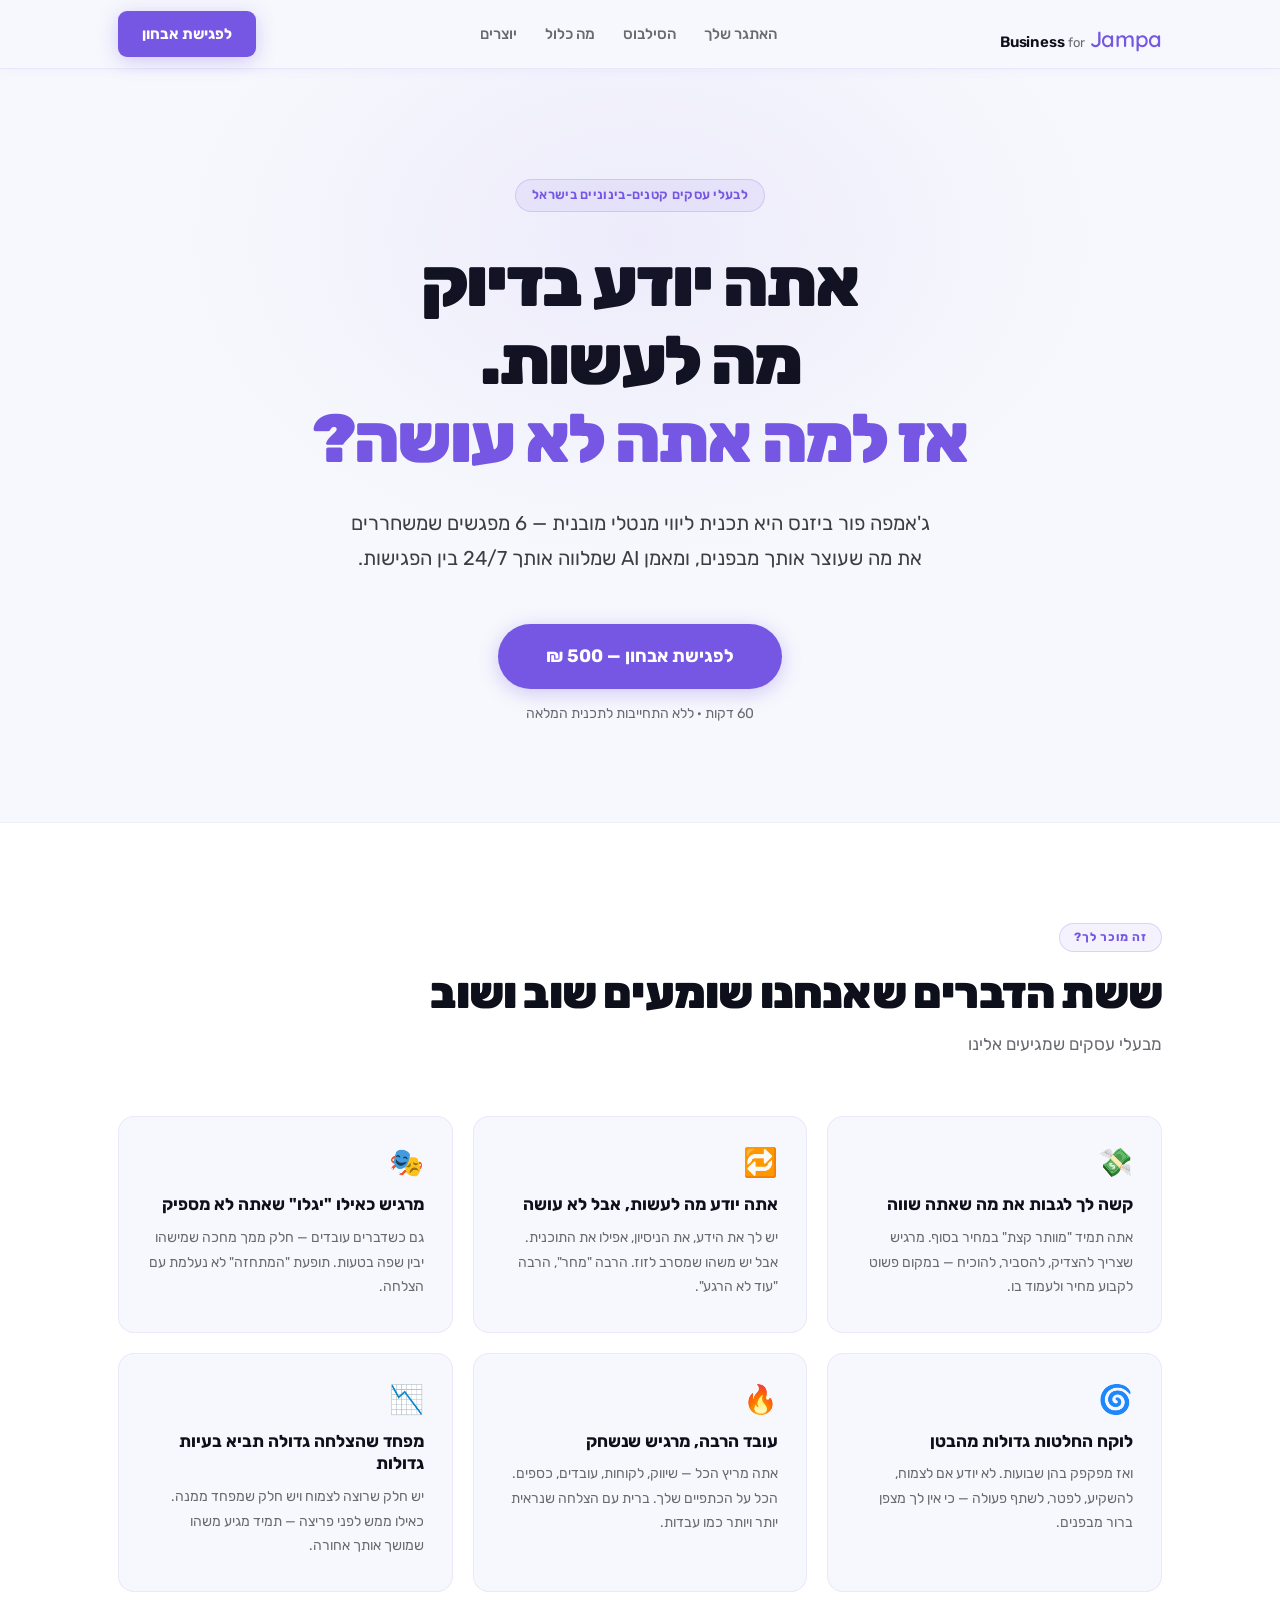
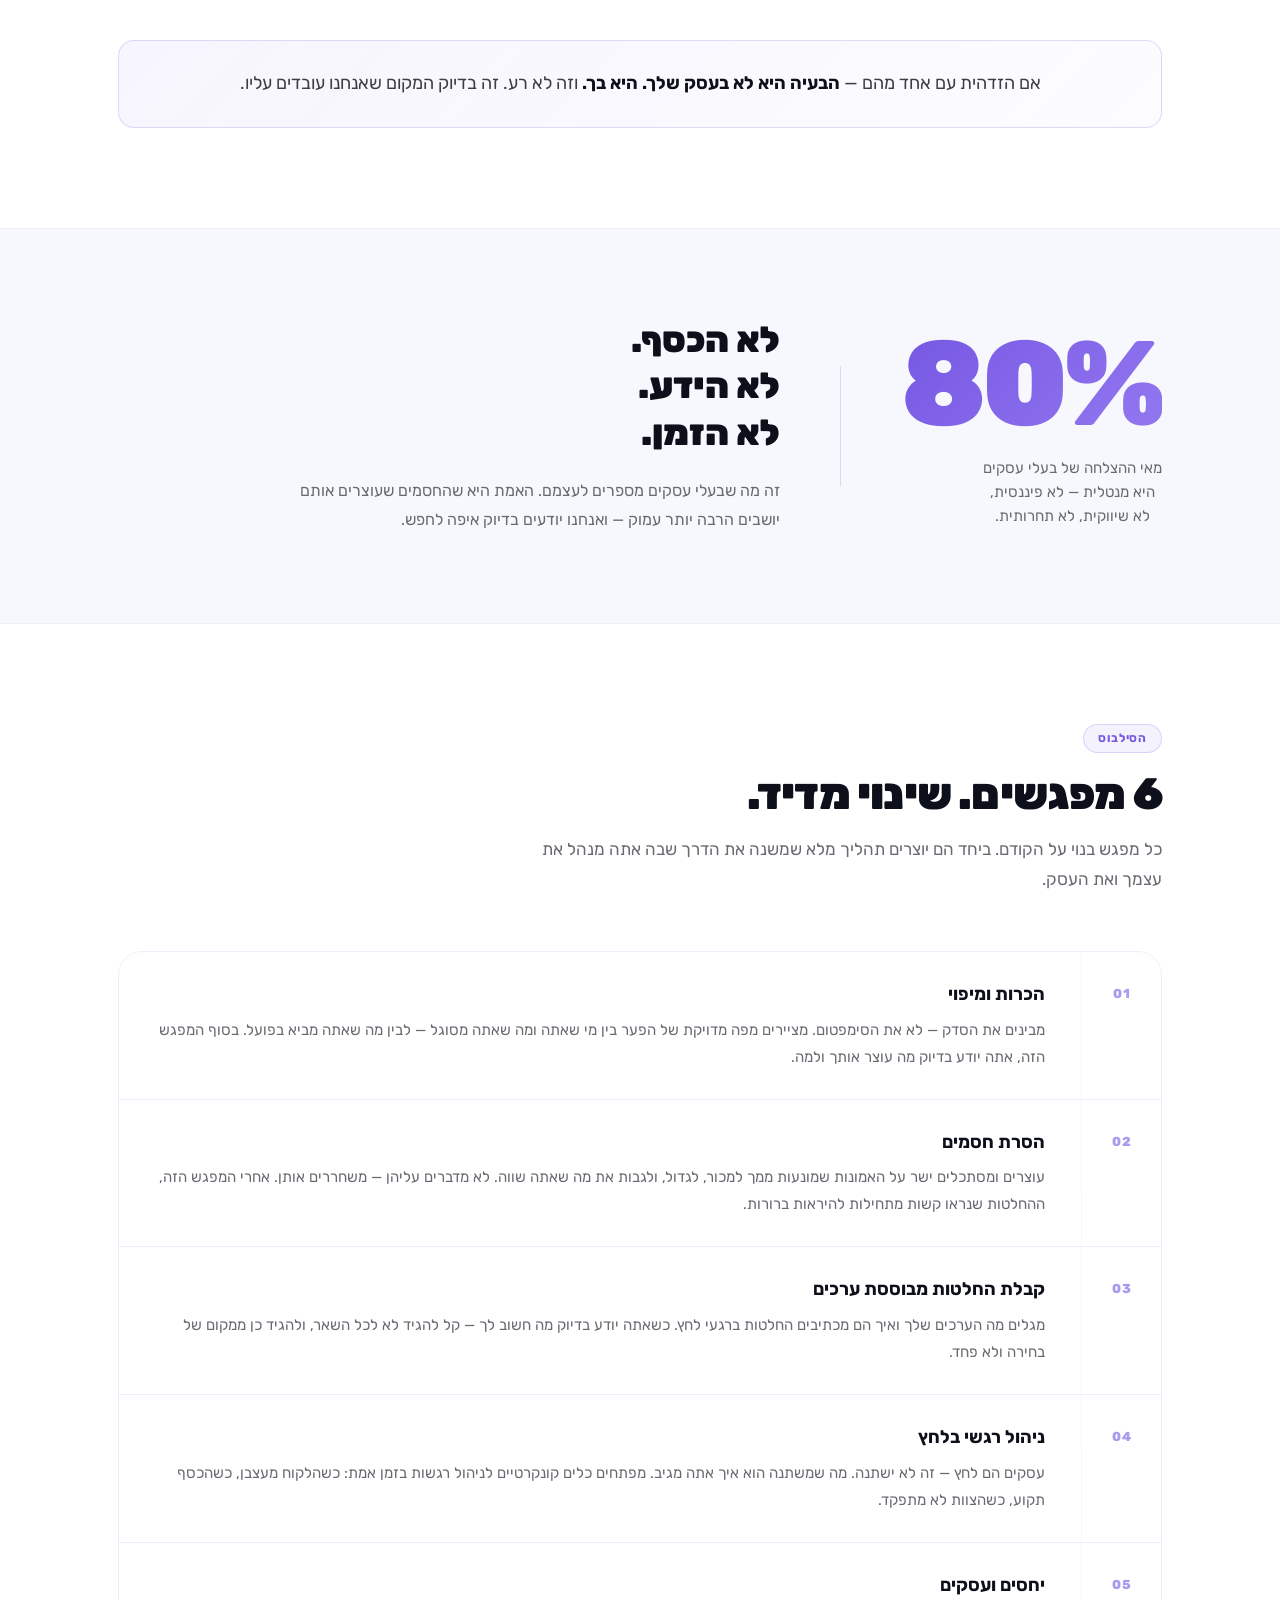
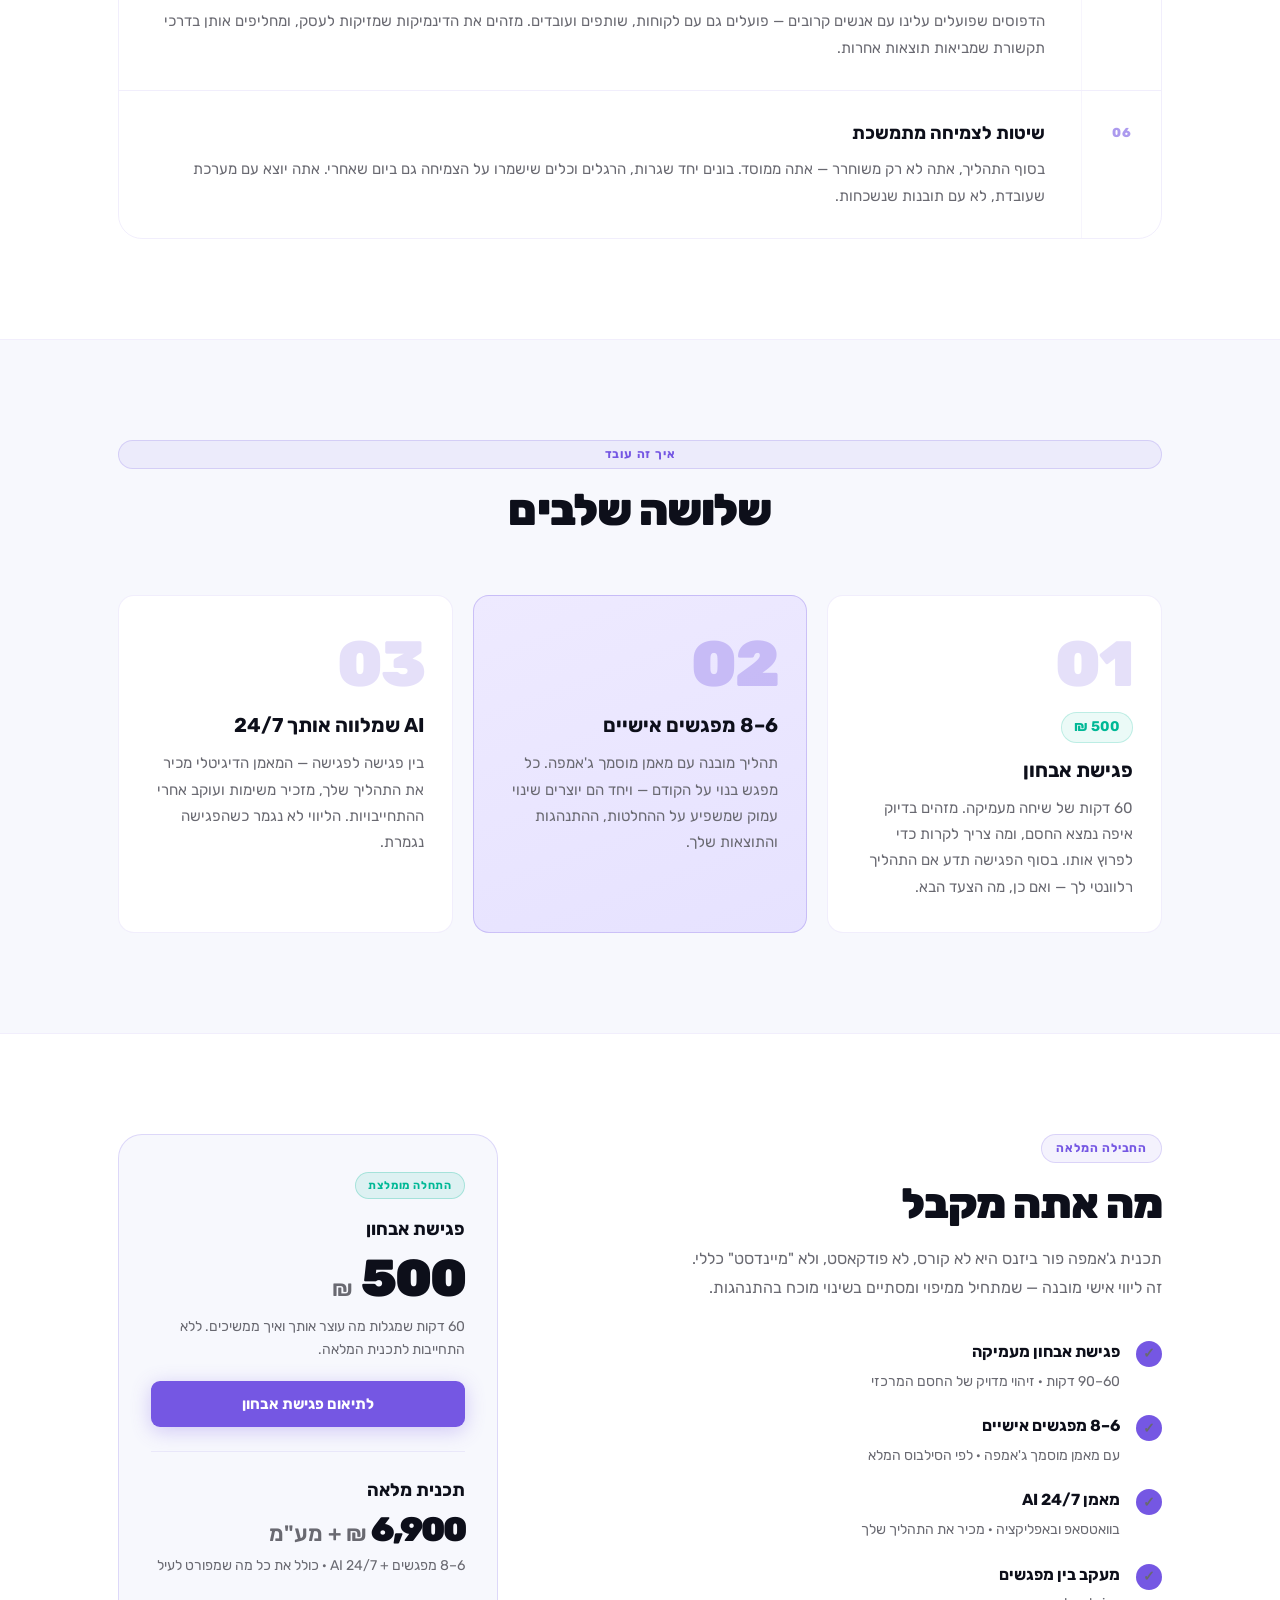
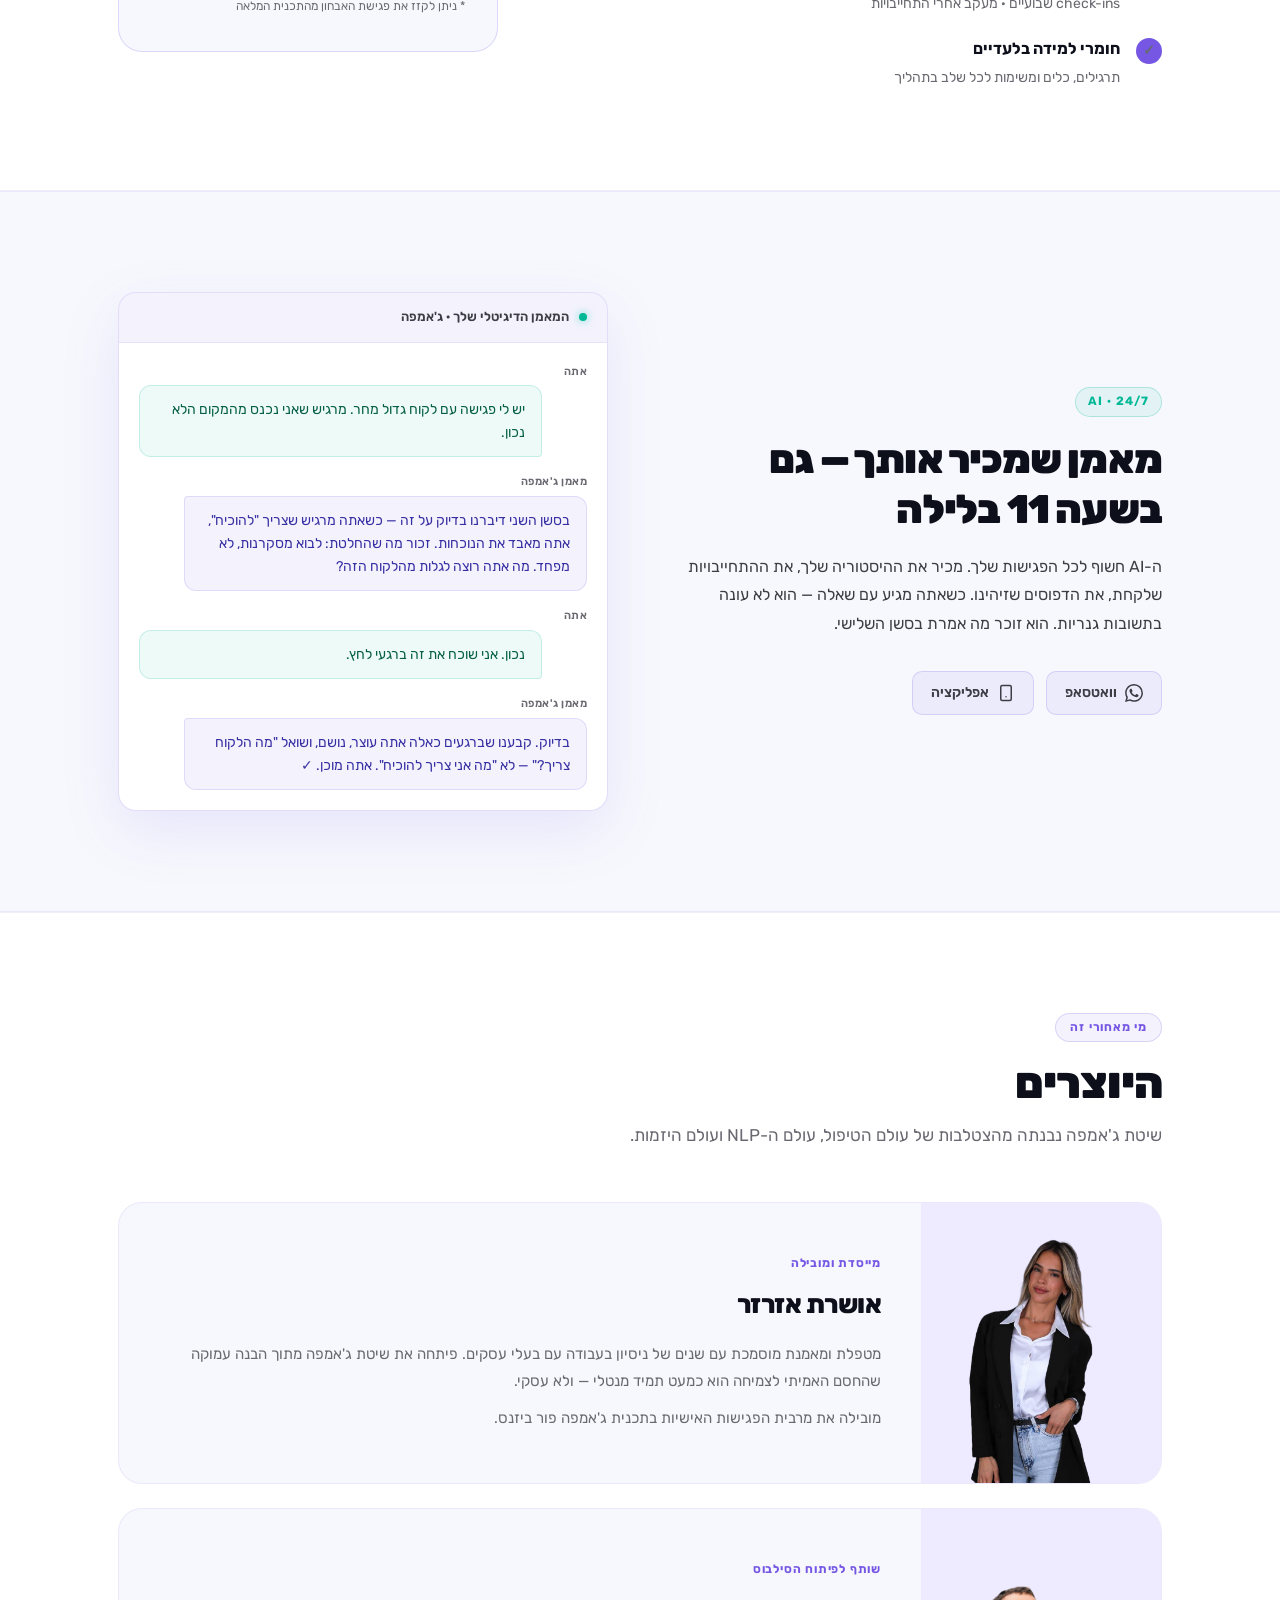
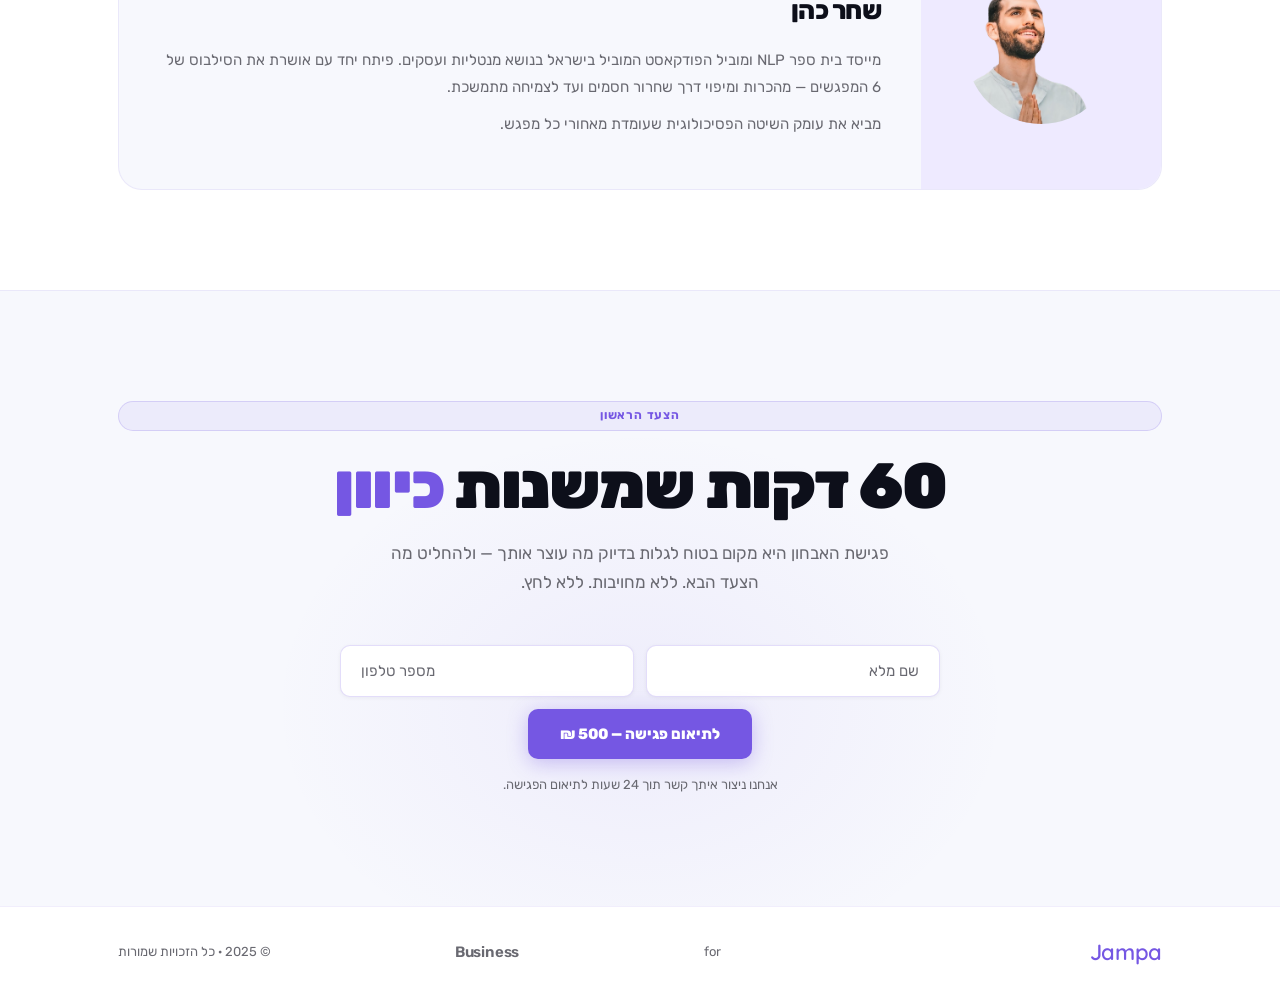
==== jampa-business/index.html @ e4d1b623 "Phase 1: Unify project structure - Move jampa-business page from external folder into /jampa-busines" ====
<!DOCTYPE html>
<html dir="rtl" lang="he">
<head>
  <meta charset="UTF-8">
  <meta name="viewport" content="width=device-width, initial-scale=1.0">
  <title>ג'אמפה פור ביזנס — ליווי מנטלי לבעלי עסקים</title>
  <link href="https://fonts.googleapis.com/css2?family=Rubik:wght@300;400;500;600;700;800;900&family=Quicksand:wght@500;600;700&display=swap" rel="stylesheet">
  <link rel="stylesheet" href="style.css">
</head>
<body>

  <!-- ══════════════════════════════════════════
       HEADER
  ══════════════════════════════════════════ -->
  <header class="header" id="top">
    <div class="container">
      <div class="header-inner">
        <a href="#top" class="logo">
          <span class="logo-jampa">Jampa</span>
          <img class="logo-icon" src="https://www.figma.com/api/mcp/asset/cc0c0e17-916c-43cf-83fc-dc9035c4dd78" alt="" aria-hidden="true" />
          <span class="logo-for"> for </span><span class="logo-biz">Business</span>
        </a>
        <nav class="nav">
          <a href="#pain">האתגר שלך</a>
          <a href="#syllabus">הסילבוס</a>
          <a href="#package">מה כלול</a>
          <a href="#creators">יוצרים</a>
        </nav>
        <a href="#contact" class="btn btn-primary">לפגישת אבחון</a>
      </div>
    </div>
  </header>

  <!-- ══════════════════════════════════════════
       HERO
  ══════════════════════════════════════════ -->
  <section class="hero" id="hero">
    <div class="container">
      <span class="hero-label">לבעלי עסקים קטנים-בינוניים בישראל</span>
      <h1>אתה יודע בדיוק<br>מה לעשות.<br><span class="accent-purple">אז למה אתה לא עושה?</span></h1>
      <p class="subtitle">ג'אמפה פור ביזנס היא תכנית ליווי מנטלי מובנית — 6 מפגשים שמשחררים את מה שעוצר אותך מבפנים, ומאמן AI שמלווה אותך 24/7 בין הפגישות.</p>
      <div class="cta-area">
        <a href="#contact" class="btn btn-primary btn-large">לפגישת אבחון — 500 ₪</a>
        <p class="cta-note">60 דקות · ללא התחייבות לתכנית המלאה</p>
      </div>
    </div>
  </section>

  <!-- ══════════════════════════════════════════
       PAIN POINTS — זיהוי
  ══════════════════════════════════════════ -->
  <section class="pain" id="pain">
    <div class="container">
      <div class="pain-header">
        <span class="section-label">זה מוכר לך?</span>
        <h2 class="section-title">ששת הדברים שאנחנו שומעים שוב ושוב</h2>
        <p class="section-subtitle">מבעלי עסקים שמגיעים אלינו</p>
      </div>

      <div class="pain-grid">

        <div class="pain-card">
          <span class="pain-icon">💸</span>
          <h3>קשה לך לגבות את מה שאתה שווה</h3>
          <p>אתה תמיד "מוותר קצת" במחיר בסוף. מרגיש שצריך להצדיק, להסביר, להוכיח — במקום פשוט לקבוע מחיר ולעמוד בו.</p>
        </div>

        <div class="pain-card">
          <span class="pain-icon">🔁</span>
          <h3>אתה יודע מה לעשות, אבל לא עושה</h3>
          <p>יש לך את הידע, את הניסיון, אפילו את התוכנית. אבל יש משהו שמסרב לזוז. הרבה "מחר", הרבה "עוד לא הרגע".</p>
        </div>

        <div class="pain-card">
          <span class="pain-icon">🎭</span>
          <h3>מרגיש כאילו "יגלו" שאתה לא מספיק</h3>
          <p>גם כשדברים עובדים — חלק ממך מחכה שמישהו יבין שפה בטעות. תופעת "המתחזה" לא נעלמת עם הצלחה.</p>
        </div>

        <div class="pain-card">
          <span class="pain-icon">🌀</span>
          <h3>לוקח החלטות גדולות מהבטן</h3>
          <p>ואז מפקפק בהן שבועות. לא יודע אם לצמוח, להשקיע, לפטר, לשתף פעולה — כי אין לך מצפן ברור מבפנים.</p>
        </div>

        <div class="pain-card">
          <span class="pain-icon">🔥</span>
          <h3>עובד הרבה, מרגיש שנשחק</h3>
          <p>אתה מריץ הכל — שיווק, לקוחות, עובדים, כספים. הכל על הכתפיים שלך. ברית עם הצלחה שנראית יותר ויותר כמו עבדות.</p>
        </div>

        <div class="pain-card">
          <span class="pain-icon">📉</span>
          <h3>מפחד שהצלחה גדולה תביא בעיות גדולות</h3>
          <p>יש חלק שרוצה לצמוח ויש חלק שמפחד ממנה. כאילו ממש לפני פריצה — תמיד מגיע משהו שמושך אותך אחורה.</p>
        </div>

      </div>

      <div class="pain-footer">
        <p class="pain-conclusion">אם הזדהית עם אחד מהם — <strong>הבעיה היא לא בעסק שלך. היא בך.</strong> וזה לא רע. זה בדיוק המקום שאנחנו עובדים עליו.</p>
      </div>
    </div>
  </section>

  <!-- ══════════════════════════════════════════
       PROOF
  ══════════════════════════════════════════ -->
  <section class="proof" id="proof">
    <div class="container">
      <div class="proof-inner">
        <div class="proof-block">
          <span class="proof-big">80%</span>
          <p>מאי ההצלחה של בעלי עסקים היא מנטלית — לא פיננסית, לא שיווקית, לא תחרותית.</p>
        </div>
        <div class="proof-divider-v"></div>
        <div class="proof-text">
          <p class="proof-line">לא הכסף.<br>לא הידע.<br>לא הזמן.</p>
          <p class="proof-sub">זה מה שבעלי עסקים מספרים לעצמם. האמת היא שהחסמים שעוצרים אותם יושבים הרבה יותר עמוק — ואנחנו יודעים בדיוק איפה לחפש.</p>
        </div>
      </div>
    </div>
  </section>

  <!-- ══════════════════════════════════════════
       SYLLABUS — 6 מפגשים
  ══════════════════════════════════════════ -->
  <section class="syllabus" id="syllabus">
    <div class="container">
      <span class="section-label">הסילבוס</span>
      <h2 class="section-title">6 מפגשים. שינוי מדיד.</h2>
      <p class="section-subtitle">כל מפגש בנוי על הקודם. ביחד הם יוצרים תהליך מלא שמשנה את הדרך שבה אתה מנהל את עצמך ואת העסק.</p>

      <div class="modules-list">

        <div class="module">
          <div class="module-num">01</div>
          <div class="module-content">
            <h3>הכרות ומיפוי</h3>
            <p>מבינים את הסדק — לא את הסימפטום. מציירים מפה מדויקת של הפער בין מי שאתה ומה שאתה מסוגל — לבין מה שאתה מביא בפועל. בסוף המפגש הזה, אתה יודע בדיוק מה עוצר אותך ולמה.</p>
          </div>
        </div>

        <div class="module">
          <div class="module-num">02</div>
          <div class="module-content">
            <h3>הסרת חסמים</h3>
            <p>עוצרים ומסתכלים ישר על האמונות שמונעות ממך למכור, לגדול, ולגבות את מה שאתה שווה. לא מדברים עליהן — משחררים אותן. אחרי המפגש הזה, ההחלטות שנראו קשות מתחילות להיראות ברורות.</p>
          </div>
        </div>

        <div class="module">
          <div class="module-num">03</div>
          <div class="module-content">
            <h3>קבלת החלטות מבוססת ערכים</h3>
            <p>מגלים מה הערכים שלך ואיך הם מכתיבים החלטות ברגעי לחץ. כשאתה יודע בדיוק מה חשוב לך — קל להגיד לא לכל השאר, ולהגיד כן ממקום של בחירה ולא פחד.</p>
          </div>
        </div>

        <div class="module">
          <div class="module-num">04</div>
          <div class="module-content">
            <h3>ניהול רגשי בלחץ</h3>
            <p>עסקים הם לחץ — זה לא ישתנה. מה שמשתנה הוא איך אתה מגיב. מפתחים כלים קונקרטיים לניהול רגשות בזמן אמת: כשהלקוח מעצבן, כשהכסף תקוע, כשהצוות לא מתפקד.</p>
          </div>
        </div>

        <div class="module">
          <div class="module-num">05</div>
          <div class="module-content">
            <h3>יחסים ועסקים</h3>
            <p>הדפוסים שפועלים עלינו עם אנשים קרובים — פועלים גם עם לקוחות, שותפים ועובדים. מזהים את הדינמיקות שמזיקות לעסק, ומחליפים אותן בדרכי תקשורת שמביאות תוצאות אחרות.</p>
          </div>
        </div>

        <div class="module">
          <div class="module-num">06</div>
          <div class="module-content">
            <h3>שיטות לצמיחה מתמשכת</h3>
            <p>בסוף התהליך, אתה לא רק משוחרר — אתה ממוסד. בונים יחד שגרות, הרגלים וכלים שישמרו על הצמיחה גם ביום שאחרי. אתה יוצא עם מערכת שעובדת, לא עם תובנות שנשכחות.</p>
          </div>
        </div>

      </div>
    </div>
  </section>

  <!-- ══════════════════════════════════════════
       HOW IT WORKS
  ══════════════════════════════════════════ -->
  <section class="steps" id="steps">
    <div class="container">
      <span class="section-label">איך זה עובד</span>
      <h2 class="section-title">שלושה שלבים</h2>
      <div class="steps-grid">

        <div class="step">
          <span class="step-num">01</span>
          <span class="step-price">500 ₪</span>
          <h3>פגישת אבחון</h3>
          <p>60 דקות של שיחה מעמיקה. מזהים בדיוק איפה נמצא החסם, ומה צריך לקרות כדי לפרוץ אותו. בסוף הפגישה תדע אם התהליך רלוונטי לך — ואם כן, מה הצעד הבא.</p>
        </div>

        <div class="step step-accent">
          <span class="step-num">02</span>
          <h3>6–8 מפגשים אישיים</h3>
          <p>תהליך מובנה עם מאמן מוסמך ג'אמפה. כל מפגש בנוי על הקודם — ויחד הם יוצרים שינוי עמוק שמשפיע על ההחלטות, ההתנהגות והתוצאות שלך.</p>
        </div>

        <div class="step">
          <span class="step-num">03</span>
          <h3>AI שמלווה אותך 24/7</h3>
          <p>בין פגישה לפגישה — המאמן הדיגיטלי מכיר את התהליך שלך, מזכיר משימות ועוקב אחרי ההתחייבויות. הליווי לא נגמר כשהפגישה נגמרת.</p>
        </div>

      </div>
    </div>
  </section>

  <!-- ══════════════════════════════════════════
       PACKAGE — מה כלול
  ══════════════════════════════════════════ -->
  <section class="package" id="package">
    <div class="container">
      <div class="package-inner">

        <div class="package-left">
          <span class="section-label">החבילה המלאה</span>
          <h2>מה אתה מקבל</h2>
          <p>תכנית ג'אמפה פור ביזנס היא לא קורס, לא פודקאסט, ולא "מיינדסט" כללי. זה ליווי אישי מובנה — שמתחיל ממיפוי ומסתיים בשינוי מוכח בהתנהגות.</p>

          <ul class="includes-list">
            <li>
              <span class="check">✓</span>
              <div>
                <strong>פגישת אבחון מעמיקה</strong>
                <span>60–90 דקות · זיהוי מדויק של החסם המרכזי</span>
              </div>
            </li>
            <li>
              <span class="check">✓</span>
              <div>
                <strong>6–8 מפגשים אישיים</strong>
                <span>עם מאמן מוסמך ג'אמפה · לפי הסילבוס המלא</span>
              </div>
            </li>
            <li>
              <span class="check">✓</span>
              <div>
                <strong>מאמן AI 24/7</strong>
                <span>בוואטסאפ ובאפליקציה · מכיר את התהליך שלך</span>
              </div>
            </li>
            <li>
              <span class="check">✓</span>
              <div>
                <strong>מעקב בין מפגשים</strong>
                <span>check-ins שבועיים · מעקב אחרי התחייבויות</span>
              </div>
            </li>
            <li>
              <span class="check">✓</span>
              <div>
                <strong>חומרי למידה בלעדיים</strong>
                <span>תרגילים, כלים ומשימות לכל שלב בתהליך</span>
              </div>
            </li>
          </ul>
        </div>

        <div class="package-right">
          <div class="price-card">
            <div class="price-badge">התחלה מומלצת</div>
            <h3>פגישת אבחון</h3>
            <div class="price-amount">500 <span>₪</span></div>
            <p class="price-desc">60 דקות שמגלות מה עוצר אותך ואיך ממשיכים. ללא התחייבות לתכנית המלאה.</p>
            <a href="#contact" class="btn btn-primary btn-full">לתיאום פגישת אבחון</a>
            <div class="price-divider"></div>
            <h3 class="price-full-title">תכנית מלאה</h3>
            <div class="price-amount price-amount-full">6,900 <span>₪ + מע"מ</span></div>
            <p class="price-desc">6–8 מפגשים + AI 24/7 · כולל את כל מה שמפורט לעיל</p>
            <p class="price-note">* ניתן לקזז את פגישת האבחון מהתכנית המלאה</p>
          </div>
        </div>

      </div>
    </div>
  </section>

  <!-- ══════════════════════════════════════════
       AI SECTION
  ══════════════════════════════════════════ -->
  <section class="ai-section">
    <div class="container">
      <div class="ai-inner">

        <div class="ai-content">
          <span class="label-tag">AI · 24/7</span>
          <h2>מאמן שמכיר אותך — גם בשעה 11 בלילה</h2>
          <p>
            ה-AI חשוף לכל הפגישות שלך. מכיר את ההיסטוריה שלך, את ההתחייבויות שלקחת, את הדפוסים שזיהינו. כשאתה מגיע עם שאלה — הוא לא עונה בתשובות גנריות. הוא זוכר מה אמרת בסשן השלישי.
          </p>
          <div class="channels">
            <div class="channel-badge">
              <svg width="18" height="18" viewBox="0 0 24 24" fill="currentColor" aria-hidden="true">
                <path d="M17.472 14.382c-.297-.149-1.758-.867-2.03-.967-.273-.099-.471-.148-.67.15-.197.297-.767.966-.94 1.164-.173.199-.347.223-.644.075-.297-.15-1.255-.463-2.39-1.475-.883-.788-1.48-1.761-1.653-2.059-.173-.297-.018-.458.13-.606.134-.133.298-.347.446-.52.149-.174.198-.298.298-.497.099-.198.05-.371-.025-.52-.075-.149-.669-1.612-.916-2.207-.242-.579-.487-.5-.669-.51-.173-.008-.371-.01-.57-.01-.198 0-.52.074-.792.372-.272.297-1.04 1.016-1.04 2.479 0 1.462 1.065 2.875 1.213 3.074.149.198 2.096 3.2 5.077 4.487.709.306 1.262.489 1.694.625.712.227 1.36.195 1.871.118.571-.085 1.758-.719 2.006-1.413.248-.694.248-1.289.173-1.413-.074-.124-.272-.198-.57-.347m-5.421 7.403h-.004a9.87 9.87 0 01-5.031-1.378l-.361-.214-3.741.982.998-3.648-.235-.374a9.86 9.86 0 01-1.51-5.26c.001-5.45 4.436-9.884 9.888-9.884 2.64 0 5.122 1.03 6.988 2.898a9.825 9.825 0 012.893 6.994c-.003 5.45-4.437 9.884-9.885 9.884m8.413-18.297A11.815 11.815 0 0012.05 0C5.495 0 .16 5.335.157 11.892c0 2.096.547 4.142 1.588 5.945L.057 24l6.305-1.654a11.882 11.882 0 005.683 1.448h.005c6.554 0 11.89-5.335 11.893-11.893a11.821 11.821 0 00-3.48-8.413z"/>
              </svg>
              וואטסאפ
            </div>
            <div class="channel-badge">
              <svg width="18" height="18" viewBox="0 0 24 24" fill="none" stroke="currentColor" stroke-width="2" stroke-linecap="round" aria-hidden="true">
                <rect x="5" y="2" width="14" height="20" rx="2"/>
                <circle cx="12" cy="17" r="1" fill="currentColor" stroke="none"/>
              </svg>
              אפליקציה
            </div>
          </div>
        </div>

        <div class="ai-visual" role="img" aria-label="דוגמה לשיחה עם המאמן הדיגיטלי">
          <div class="chat-header">
            <div class="chat-dot"></div>
            <span class="chat-name">המאמן הדיגיטלי שלך · ג'אמפה</span>
          </div>
          <div class="chat-messages">
            <div>
              <p class="chat-label">אתה</p>
              <div class="chat-bubble user">יש לי פגישה עם לקוח גדול מחר. מרגיש שאני נכנס מהמקום הלא נכון.</div>
            </div>
            <div>
              <p class="chat-label">מאמן ג'אמפה</p>
              <div class="chat-bubble ai">בסשן השני דיברנו בדיוק על זה — כשאתה מרגיש שצריך "להוכיח", אתה מאבד את הנוכחות. זכור מה שהחלטת: לבוא מסקרנות, לא מפחד. מה אתה רוצה לגלות מהלקוח הזה?</div>
            </div>
            <div>
              <p class="chat-label">אתה</p>
              <div class="chat-bubble user">נכון. אני שוכח את זה ברגעי לחץ.</div>
            </div>
            <div>
              <p class="chat-label">מאמן ג'אמפה</p>
              <div class="chat-bubble ai">בדיוק. קבענו שברגעים כאלה אתה עוצר, נושם, ושואל "מה הלקוח צריך?" — לא "מה אני צריך להוכיח". אתה מוכן. ✓</div>
            </div>
          </div>
        </div>

      </div>
    </div>
  </section>

  <!-- ══════════════════════════════════════════
       CREATORS
  ══════════════════════════════════════════ -->
  <section class="creators" id="creators">
    <div class="container">
      <span class="section-label">מי מאחורי זה</span>
      <h2 class="section-title">היוצרים</h2>
      <p class="section-subtitle">שיטת ג'אמפה נבנתה מהצטלבות של עולם הטיפול, עולם ה-NLP ועולם היזמות.</p>

      <div class="creators-grid">

        <div class="creator-card">
          <div class="creator-photo">
            <img src="../assets/oshrat.png"
                 alt="אושרת אזרזר"
                 onerror="this.style.display='none'; this.parentElement.classList.add('photo-fallback'); this.parentElement.setAttribute('data-initial','א');" />
          </div>
          <div class="creator-info">
            <div class="creator-role">מייסדת ומובילה</div>
            <h3>אושרת אזרזר</h3>
            <p>מטפלת ומאמנת מוסמכת עם שנים של ניסיון בעבודה עם בעלי עסקים. פיתחה את שיטת ג'אמפה מתוך הבנה עמוקה שהחסם האמיתי לצמיחה הוא כמעט תמיד מנטלי — ולא עסקי.</p>
            <p>מובילה את מרבית הפגישות האישיות בתכנית ג'אמפה פור ביזנס.</p>
          </div>
        </div>

        <div class="creator-card">
          <div class="creator-photo creator-photo-circle">
            <img src="../assets/shahar.png"
                 alt="שחר כהן"
                 onerror="this.style.display='none'; this.parentElement.classList.add('photo-fallback'); this.parentElement.setAttribute('data-initial','ש');" />
          </div>
          <div class="creator-info">
            <div class="creator-role">שותף לפיתוח הסילבוס</div>
            <h3>שחר כהן</h3>
            <p>מייסד בית ספר NLP ומוביל הפודקאסט המוביל בישראל בנושא מנטליות ועסקים. פיתח יחד עם אושרת את הסילבוס של 6 המפגשים — מהכרות ומיפוי דרך שחרור חסמים ועד לצמיחה מתמשכת.</p>
            <p>מביא את עומק השיטה הפסיכולוגית שעומדת מאחורי כל מפגש.</p>
          </div>
        </div>

      </div>
    </div>
  </section>

  <!-- ══════════════════════════════════════════
       FINAL CTA
  ══════════════════════════════════════════ -->
  <section class="cta-final" id="contact">
    <div class="container">
      <span class="section-label">הצעד הראשון</span>
      <h2>60 דקות שמשנות <span class="accent-purple">כיוון</span></h2>
      <p class="sub">פגישת האבחון היא מקום בטוח לגלות בדיוק מה עוצר אותך — ולהחליט מה הצעד הבא. ללא מחויבות. ללא לחץ.</p>

      <div class="contact-wrap">
        <form class="contact-form" id="contact-form" onsubmit="return false;">
          <input type="text" name="name" placeholder="שם מלא" autocomplete="name" required>
          <input type="tel" name="phone" placeholder="מספר טלפון" autocomplete="tel" dir="ltr" required>
          <button type="submit">לתיאום פגישה — 500 ₪</button>
        </form>
        <p class="form-note">אנחנו ניצור איתך קשר תוך 24 שעות לתיאום הפגישה.</p>
      </div>
    </div>
  </section>

  <!-- ══════════════════════════════════════════
       FOOTER
  ══════════════════════════════════════════ -->
  <footer class="footer">
    <div class="container">
      <div class="footer-inner">
        <span class="logo-jampa">Jampa</span>
          <img class="logo-icon" src="https://www.figma.com/api/mcp/asset/cc0c0e17-916c-43cf-83fc-dc9035c4dd78" alt="" aria-hidden="true" style="height:22px;width:auto;opacity:0.6;" />
          <span class="logo-for"> for </span><span class="logo-biz" style="color:#696971">Business</span>
        <p>© 2025 · כל הזכויות שמורות</p>
      </div>
    </div>
  </footer>

</body>
</html>
---- jampa-business/style.css ----
/* ============================================
   JAMPA FOR BUSINESS — Landing Page Styles
   ============================================ */

*, *::before, *::after {
  box-sizing: border-box;
  margin: 0;
  padding: 0;
}

:root {
  --bg:            #F7F8FD;
  --bg-card:       #FFFFFF;
  --bg-section:    #EEEAFF;
  --purple:        #7557E3;
  --purple-light:  #9478F0;
  --purple-soft:   rgba(117, 87, 227, 0.08);
  --teal:          #00B896;
  --dark:          #0D0F1A;
  --gray:          #696971;
  --gray-mid:      #3D3D45;
  --border:        rgba(117, 87, 227, 0.2);
  --border-soft:   rgba(117, 87, 227, 0.1);
  --font:          'Rubik', sans-serif;
  --radius:        16px;
  --radius-lg:     24px;
}

html { scroll-behavior: smooth; }

body {
  background: var(--bg);
  color: var(--dark);
  font-family: var(--font);
  direction: rtl;
  line-height: 1.6;
  -webkit-font-smoothing: antialiased;
}

.container {
  max-width: 1100px;
  margin: 0 auto;
  padding: 0 28px;
}

/* ── SHARED TYPOGRAPHY ─────────────────────── */
.section-label {
  display: inline-block;
  padding: 4px 14px;
  border-radius: 100px;
  background: var(--purple-soft);
  border: 1px solid var(--border);
  color: var(--purple);
  font-size: 12px;
  font-weight: 700;
  letter-spacing: 0.8px;
  text-transform: uppercase;
  margin-bottom: 16px;
}

.section-title {
  font-size: clamp(28px, 4vw, 44px);
  font-weight: 900;
  letter-spacing: -0.8px;
  line-height: 1.15;
  margin-bottom: 12px;
}

.section-subtitle {
  color: var(--gray);
  font-size: 17px;
  max-width: 640px;
  line-height: 1.75;
}

.accent-purple { color: var(--purple); }

/* ── BUTTONS ─────────────────────────────────── */
.btn {
  display: inline-block;
  padding: 11px 24px;
  border-radius: 9px;
  font-family: var(--font);
  font-weight: 700;
  font-size: 15px;
  text-decoration: none;
  cursor: pointer;
  border: none;
  transition: all 0.2s ease;
  white-space: nowrap;
}

.btn-primary {
  background: var(--purple);
  color: #fff;
  box-shadow: 0 4px 20px rgba(117,87,227,0.3);
}
.btn-primary:hover {
  background: var(--purple-light);
  transform: translateY(-2px);
  box-shadow: 0 8px 28px rgba(117,87,227,0.4);
}

.btn-large {
  padding: 18px 48px;
  font-size: 18px;
  border-radius: 40px;
}

.btn-full {
  display: block;
  text-align: center;
  width: 100%;
}

/* ── HEADER ──────────────────────────────────── */
.header {
  position: sticky;
  top: 0;
  z-index: 100;
  background: rgba(247, 248, 253, 0.94);
  backdrop-filter: blur(16px);
  -webkit-backdrop-filter: blur(16px);
  border-bottom: 1px solid var(--border-soft);
  box-shadow: 0 1px 12px rgba(117,87,227,0.06);
}

.header-inner {
  display: flex;
  align-items: center;
  justify-content: space-between;
  height: 68px;
  gap: 24px;
}

.logo {
  display: flex;
  align-items: baseline;
  gap: 2px;
  text-decoration: none;
  flex-shrink: 0;
  line-height: 1;
}
.logo-jampa {
  font-family: 'Quicksand', sans-serif;
  font-size: 22px;
  font-weight: 600;
  letter-spacing: -0.3px;
  color: var(--purple);
}
.logo-icon {
  height: 28px;
  width: auto;
  display: block;
  flex-shrink: 0;
}
.logo-for {
  font-size: 13px;
  font-weight: 400;
  color: var(--gray);
  margin: 0 1px;
}
.logo-biz {
  font-size: 15px;
  font-weight: 600;
  color: var(--dark);
  letter-spacing: -0.2px;
}

.nav {
  display: flex;
  gap: 28px;
  align-items: center;
}
.nav a {
  color: var(--gray);
  text-decoration: none;
  font-size: 15px;
  font-weight: 500;
  transition: color 0.2s;
}
.nav a:hover { color: var(--dark); }

/* ── HERO ─────────────────────────────────────── */
.hero {
  padding: 110px 0 96px;
  text-align: center;
  position: relative;
  overflow: hidden;
}
.hero::before {
  content: '';
  position: absolute;
  top: -180px;
  left: 50%;
  transform: translateX(-50%);
  width: 1000px;
  height: 700px;
  background: radial-gradient(ellipse at center, rgba(117,87,227,0.08) 0%, transparent 65%);
  pointer-events: none;
}

.hero-label {
  display: inline-block;
  padding: 5px 16px;
  border-radius: 100px;
  border: 1px solid var(--border);
  background: var(--purple-soft);
  color: var(--purple);
  font-size: 13px;
  font-weight: 600;
  letter-spacing: 0.3px;
  margin-bottom: 32px;
}

.hero h1 {
  font-size: clamp(38px, 5.5vw, 68px);
  font-weight: 900;
  line-height: 1.15;
  letter-spacing: -2px;
  max-width: 820px;
  margin: 0 auto 28px;
}

.hero .subtitle {
  font-size: clamp(17px, 2vw, 20px);
  color: var(--gray-mid);
  max-width: 600px;
  margin: 0 auto 48px;
  line-height: 1.75;
  font-weight: 400;
}

.cta-area {
  display: flex;
  flex-direction: column;
  align-items: center;
  gap: 14px;
}

.cta-note {
  color: var(--gray);
  font-size: 14px;
}

/* ── PAIN POINTS ──────────────────────────────── */
.pain {
  padding: 100px 0;
  background: var(--bg-card);
  border-top: 1px solid var(--border-soft);
  border-bottom: 1px solid var(--border-soft);
}

.pain-header {
  margin-bottom: 56px;
}

.pain-grid {
  display: grid;
  grid-template-columns: repeat(3, 1fr);
  gap: 20px;
}

.pain-card {
  background: var(--bg);
  border: 1px solid var(--border-soft);
  border-radius: var(--radius);
  padding: 32px 28px;
  transition: border-color 0.2s, transform 0.2s, box-shadow 0.2s;
}
.pain-card:hover {
  border-color: var(--border);
  transform: translateY(-3px);
  box-shadow: 0 12px 32px rgba(117,87,227,0.08);
}

.pain-icon {
  font-size: 28px;
  display: block;
  margin-bottom: 16px;
  line-height: 1;
}

.pain-card h3 {
  font-size: 17px;
  font-weight: 700;
  margin-bottom: 10px;
  line-height: 1.35;
  color: var(--dark);
}

.pain-card p {
  color: var(--gray);
  font-size: 14px;
  line-height: 1.75;
}

.pain-footer {
  margin-top: 48px;
  padding: 28px 36px;
  background: linear-gradient(135deg, rgba(117,87,227,0.06) 0%, rgba(117,87,227,0.02) 100%);
  border: 1px solid var(--border);
  border-radius: var(--radius);
  text-align: center;
}

.pain-conclusion {
  font-size: 18px;
  color: var(--gray-mid);
  line-height: 1.65;
}
.pain-conclusion strong {
  color: var(--dark);
}

/* ── PROOF ────────────────────────────────────── */
.proof {
  padding: 88px 0;
  background: var(--bg);
}

.proof-inner {
  display: grid;
  grid-template-columns: auto 1px 1fr;
  gap: 60px;
  align-items: center;
}

.proof-block {
  text-align: center;
  flex-shrink: 0;
}

.proof-big {
  display: block;
  font-size: clamp(80px, 10vw, 120px);
  font-weight: 900;
  line-height: 1;
  letter-spacing: -4px;
  background: linear-gradient(135deg, var(--purple) 0%, var(--purple-light) 100%);
  -webkit-background-clip: text;
  -webkit-text-fill-color: transparent;
  background-clip: text;
  margin-bottom: 12px;
}

.proof-block p {
  color: var(--gray);
  font-size: 15px;
  max-width: 180px;
  line-height: 1.6;
}

.proof-divider-v {
  background: var(--border);
  height: 120px;
  width: 1px;
}

.proof-text {}

.proof-line {
  font-size: clamp(24px, 3.5vw, 36px);
  font-weight: 900;
  line-height: 1.3;
  margin-bottom: 20px;
  color: var(--dark);
}

.proof-sub {
  color: var(--gray);
  font-size: 16px;
  line-height: 1.8;
  max-width: 500px;
}

/* ── SYLLABUS ─────────────────────────────────── */
.syllabus {
  padding: 100px 0;
  background: var(--bg-card);
  border-top: 1px solid var(--border-soft);
  border-bottom: 1px solid var(--border-soft);
}

.syllabus .section-title,
.syllabus .section-subtitle {
  margin-bottom: 16px;
}

.modules-list {
  margin-top: 56px;
  display: flex;
  flex-direction: column;
  gap: 0;
  border: 1px solid var(--border-soft);
  border-radius: var(--radius-lg);
  overflow: hidden;
}

.module {
  display: grid;
  grid-template-columns: 80px 1fr;
  gap: 0;
  border-bottom: 1px solid var(--border-soft);
  transition: background 0.2s;
}
.module:last-child {
  border-bottom: none;
}
.module:hover {
  background: var(--purple-soft);
}

.module-num {
  display: flex;
  align-items: flex-start;
  justify-content: center;
  padding: 32px 0 32px;
  font-size: 13px;
  font-weight: 800;
  color: var(--purple);
  opacity: 0.6;
  letter-spacing: 1px;
  border-left: 1px solid var(--border-soft);
}

.module-content {
  padding: 28px 36px;
}

.module-content h3 {
  font-size: 18px;
  font-weight: 700;
  margin-bottom: 8px;
  color: var(--dark);
}

.module-content p {
  color: var(--gray);
  font-size: 15px;
  line-height: 1.8;
}

/* ── STEPS ────────────────────────────────────── */
.steps {
  padding: 100px 0;
  background: var(--bg);
}

.steps .section-label,
.steps .section-title {
  text-align: center;
  display: block;
}

.steps .section-title {
  margin-bottom: 60px;
}

.steps-grid {
  display: grid;
  grid-template-columns: repeat(3, 1fr);
  gap: 20px;
}

.step {
  background: var(--bg-card);
  border: 1px solid var(--border-soft);
  border-radius: var(--radius);
  padding: 36px 28px 32px;
  position: relative;
  transition: border-color 0.2s, transform 0.2s;
}
.step:hover {
  border-color: var(--border);
  transform: translateY(-3px);
}

.step-num {
  display: block;
  font-size: 64px;
  font-weight: 900;
  color: var(--purple);
  opacity: 0.18;
  line-height: 1;
  margin-bottom: 16px;
  letter-spacing: -2px;
}

.step h3 {
  font-size: 20px;
  font-weight: 700;
  margin-bottom: 12px;
  line-height: 1.3;
}

.step-price {
  display: inline-block;
  color: var(--teal);
  font-size: 14px;
  font-weight: 700;
  margin-bottom: 14px;
  background: rgba(0,184,150,0.08);
  border: 1px solid rgba(0,184,150,0.2);
  padding: 3px 12px;
  border-radius: 100px;
}

.step p {
  color: var(--gray);
  font-size: 15px;
  line-height: 1.75;
}

.step.step-accent {
  border-color: rgba(117,87,227,0.28);
  background: linear-gradient(160deg, #EEEAFF 0%, #E6E2FF 100%);
}
.step.step-accent .step-num { opacity: 0.3; }

/* ── PACKAGE ──────────────────────────────────── */
.package {
  padding: 100px 0;
  background: var(--bg-card);
  border-top: 1px solid var(--border-soft);
  border-bottom: 1px solid var(--border-soft);
}

.package-inner {
  display: grid;
  grid-template-columns: 1fr 380px;
  gap: 64px;
  align-items: start;
}

.package-left h2 {
  font-size: clamp(28px, 4vw, 42px);
  font-weight: 900;
  letter-spacing: -0.8px;
  margin-bottom: 16px;
  line-height: 1.2;
}

.package-left > p {
  color: var(--gray);
  font-size: 16px;
  line-height: 1.8;
  margin-bottom: 36px;
  max-width: 480px;
}

.includes-list {
  list-style: none;
  display: flex;
  flex-direction: column;
  gap: 20px;
}

.includes-list li {
  display: flex;
  align-items: flex-start;
  gap: 16px;
}

.check {
  flex-shrink: 0;
  width: 26px;
  height: 26px;
  border-radius: 50%;
  background: var(--purple);
  color: #fff;
  font-size: 13px;
  font-weight: 700;
  display: flex;
  align-items: center;
  justify-content: center;
  margin-top: 2px;
}

.includes-list strong {
  display: block;
  font-size: 16px;
  font-weight: 700;
  color: var(--dark);
  margin-bottom: 3px;
}

.includes-list span {
  font-size: 14px;
  color: var(--gray);
  line-height: 1.5;
}

/* Price card */
.price-card {
  background: var(--bg);
  border: 1.5px solid var(--border);
  border-radius: var(--radius-lg);
  padding: 36px 32px;
  position: sticky;
  top: 88px;
}

.price-badge {
  display: inline-block;
  padding: 4px 12px;
  border-radius: 100px;
  background: rgba(0,184,150,0.1);
  border: 1px solid rgba(0,184,150,0.25);
  color: var(--teal);
  font-size: 11px;
  font-weight: 700;
  letter-spacing: 0.8px;
  text-transform: uppercase;
  margin-bottom: 16px;
}

.price-card h3 {
  font-size: 18px;
  font-weight: 700;
  margin-bottom: 8px;
  color: var(--dark);
}

.price-amount {
  font-size: 52px;
  font-weight: 900;
  color: var(--dark);
  letter-spacing: -2px;
  line-height: 1;
  margin-bottom: 12px;
}
.price-amount span {
  font-size: 22px;
  font-weight: 600;
  color: var(--gray);
  letter-spacing: 0;
}

.price-amount-full {
  font-size: 34px;
  margin-bottom: 8px;
}

.price-desc {
  color: var(--gray);
  font-size: 14px;
  line-height: 1.6;
  margin-bottom: 20px;
}

.price-divider {
  height: 1px;
  background: var(--border-soft);
  margin: 24px 0;
}

.price-full-title {
  font-size: 16px;
  margin-bottom: 6px;
}

.price-note {
  font-size: 12px;
  color: var(--gray);
  margin-top: 12px;
  line-height: 1.5;
}

/* ── AI SECTION ───────────────────────────────── */
.ai-section {
  background: var(--bg);
  border-top: 1px solid var(--border-soft);
  border-bottom: 1px solid var(--border-soft);
  padding: 100px 0;
}

.ai-inner {
  display: grid;
  grid-template-columns: 1fr 1fr;
  gap: 64px;
  align-items: center;
}

.label-tag {
  display: inline-block;
  padding: 4px 12px;
  border-radius: 100px;
  background: rgba(0,184,150,0.08);
  border: 1px solid rgba(0,184,150,0.25);
  color: var(--teal);
  font-size: 12px;
  font-weight: 700;
  letter-spacing: 1px;
  text-transform: uppercase;
  margin-bottom: 18px;
}

.ai-content h2 {
  font-size: clamp(26px, 3.2vw, 40px);
  font-weight: 900;
  letter-spacing: -0.8px;
  margin-bottom: 18px;
  line-height: 1.25;
}

.ai-content p {
  color: var(--gray-mid);
  font-size: 16px;
  line-height: 1.8;
  margin-bottom: 32px;
}

.channels {
  display: flex;
  gap: 12px;
  flex-wrap: wrap;
}

.channel-badge {
  display: flex;
  align-items: center;
  gap: 8px;
  padding: 10px 18px;
  border-radius: 10px;
  border: 1px solid var(--border);
  background: var(--purple-soft);
  font-weight: 600;
  font-size: 14px;
  color: var(--gray-mid);
}

/* Chat mockup */
.ai-visual {
  background: var(--bg-card);
  border-radius: 18px;
  border: 1px solid var(--border);
  overflow: hidden;
  box-shadow: 0 20px 60px rgba(117,87,227,0.12);
}

.chat-header {
  display: flex;
  align-items: center;
  gap: 10px;
  padding: 14px 20px;
  border-bottom: 1px solid var(--border-soft);
  background: var(--purple-soft);
}

.chat-dot {
  width: 8px;
  height: 8px;
  border-radius: 50%;
  background: var(--teal);
  box-shadow: 0 0 8px rgba(0,212,170,0.6);
}

.chat-name {
  font-size: 13px;
  font-weight: 600;
  color: var(--gray-mid);
}

.chat-messages {
  padding: 20px;
  display: flex;
  flex-direction: column;
  gap: 16px;
}

.chat-label {
  font-size: 11px;
  font-weight: 600;
  letter-spacing: 0.5px;
  color: var(--gray);
  margin-bottom: 5px;
  text-transform: uppercase;
}

.chat-bubble {
  padding: 12px 16px;
  border-radius: 12px;
  font-size: 14px;
  line-height: 1.65;
  max-width: 90%;
}

.chat-bubble.ai {
  background: rgba(117,87,227,0.08);
  border: 1px solid rgba(117,87,227,0.16);
  color: #3730a3;
  border-radius: 4px 12px 12px 12px;
}

.chat-bubble.user {
  background: rgba(0,184,150,0.07);
  border: 1px solid rgba(0,184,150,0.18);
  color: #065f46;
  margin-right: auto;
  margin-left: 0;
  border-radius: 12px 12px 4px 12px;
}

/* ── CREATORS ─────────────────────────────────── */
.creators {
  padding: 100px 0;
  background: var(--bg-card);
  border-top: 1px solid var(--border-soft);
}

.creators .section-subtitle {
  margin-bottom: 0;
}

.creators-grid {
  display: flex;
  flex-direction: column;
  gap: 24px;
  margin-top: 52px;
}

.creator-card {
  background: var(--bg);
  border: 1px solid var(--border-soft);
  border-radius: var(--radius-lg);
  overflow: hidden;
  display: grid;
  grid-template-columns: 240px 1fr;
  transition: border-color 0.2s;
}
.creator-card:hover {
  border-color: var(--border);
}

.creator-photo {
  background: var(--bg-section);
  overflow: hidden;
  min-height: 280px;
  position: relative;
}
.creator-photo img {
  width: 100%;
  height: 100%;
  object-fit: cover;
  object-position: top center;
  display: block;
}

.creator-photo.creator-photo-circle {
  display: flex;
  align-items: center;
  justify-content: center;
  padding: 32px;
}
.creator-photo.creator-photo-circle img {
  width: 150px;
  height: 150px;
  border-radius: 50%;
  object-fit: cover;
}

/* Fallback if image fails */
.creator-photo.photo-fallback::after {
  content: attr(data-initial);
  position: absolute;
  inset: 0;
  display: flex;
  align-items: center;
  justify-content: center;
  font-size: 72px;
  font-weight: 900;
  color: var(--purple);
  opacity: 0.25;
}

.creator-info {
  padding: 36px 40px;
  display: flex;
  flex-direction: column;
  justify-content: center;
}

.creator-role {
  font-size: 12px;
  font-weight: 700;
  color: var(--purple);
  letter-spacing: 0.8px;
  text-transform: uppercase;
  margin-bottom: 10px;
}

.creator-info h3 {
  font-size: 26px;
  font-weight: 800;
  margin-bottom: 16px;
  color: var(--dark);
  letter-spacing: -0.5px;
}

.creator-info p {
  color: var(--gray);
  font-size: 15px;
  line-height: 1.8;
  margin-bottom: 10px;
}
.creator-info p:last-child {
  margin-bottom: 0;
}

/* ── FINAL CTA ────────────────────────────────── */
.cta-final {
  background: var(--bg);
  border-top: 1px solid var(--border-soft);
  padding: 110px 0;
  text-align: center;
  position: relative;
  overflow: hidden;
}
.cta-final::before {
  content: '';
  position: absolute;
  bottom: -100px;
  left: 50%;
  transform: translateX(-50%);
  width: 800px;
  height: 600px;
  background: radial-gradient(ellipse, rgba(117,87,227,0.07) 0%, transparent 65%);
  pointer-events: none;
}

.cta-final .section-label {
  display: block;
  text-align: center;
  margin-bottom: 20px;
}

.cta-final h2 {
  font-size: clamp(36px, 5.5vw, 64px);
  font-weight: 900;
  letter-spacing: -1.5px;
  margin-bottom: 18px;
  line-height: 1.1;
  position: relative;
}

.cta-final .sub {
  color: var(--gray);
  font-size: 17px;
  margin-bottom: 48px;
  line-height: 1.7;
  max-width: 540px;
  margin-left: auto;
  margin-right: auto;
  position: relative;
}

.contact-wrap {
  position: relative;
}

.contact-form {
  display: flex;
  gap: 12px;
  justify-content: center;
  flex-wrap: wrap;
  max-width: 600px;
  margin: 0 auto;
}

.contact-form input {
  flex: 1;
  min-width: 180px;
  padding: 16px 20px;
  border-radius: 10px;
  background: var(--bg-card);
  border: 1.5px solid var(--border);
  color: var(--dark);
  font-family: var(--font);
  font-size: 15px;
  outline: none;
  transition: border-color 0.2s;
  box-shadow: 0 1px 4px rgba(0,0,0,0.05);
}
.contact-form input::placeholder { color: var(--gray); }
.contact-form input:focus { border-color: var(--purple); }

.contact-form button {
  padding: 16px 32px;
  border-radius: 10px;
  background: var(--purple);
  color: #FFFFFF;
  font-family: var(--font);
  font-size: 15px;
  font-weight: 800;
  border: none;
  cursor: pointer;
  transition: all 0.2s;
  white-space: nowrap;
  box-shadow: 0 4px 20px rgba(117,87,227,0.35);
}
.contact-form button:hover {
  background: var(--purple-light);
  transform: translateY(-2px);
  box-shadow: 0 8px 28px rgba(117,87,227,0.4);
}

.form-note {
  color: var(--gray);
  font-size: 13px;
  margin-top: 16px;
}

/* ── FOOTER ───────────────────────────────────── */
.footer {
  padding: 28px 0;
  border-top: 1px solid var(--border-soft);
  background: var(--bg-card);
}

.footer-inner {
  display: flex;
  align-items: center;
  justify-content: space-between;
}

.footer-inner p {
  color: var(--gray);
  font-size: 13px;
}

.footer-heart {
  font-size: 13px !important;
}

/* ── RESPONSIVE ───────────────────────────────── */
@media (max-width: 900px) {
  .pain-grid {
    grid-template-columns: repeat(2, 1fr);
  }

  .proof-inner {
    grid-template-columns: 1fr;
    text-align: center;
    gap: 32px;
  }
  .proof-divider-v { display: none; }
  .proof-sub { margin: 0 auto; }

  .package-inner {
    grid-template-columns: 1fr;
  }
  .price-card {
    position: static;
  }
}

@media (max-width: 768px) {
  .nav, .header .btn { display: none; }

  .hero { padding: 80px 0 64px; }
  .hero h1 { letter-spacing: -1px; }

  .pain-grid,
  .steps-grid { grid-template-columns: 1fr; }

  .module {
    grid-template-columns: 56px 1fr;
  }
  .module-content {
    padding: 24px 20px;
  }

  .ai-inner { grid-template-columns: 1fr; }
  .ai-visual { display: none; }

  .creator-card {
    grid-template-columns: 1fr;
  }
  .creator-photo {
    min-height: 240px;
  }
  .creator-info {
    padding: 28px 24px;
  }

  .contact-form {
    flex-direction: column;
    padding: 0 8px;
  }
  .contact-form input,
  .contact-form button { width: 100%; }

  .footer-inner { flex-direction: column; gap: 8px; text-align: center; }

  .steps, .ai-section, .creators, .cta-final,
  .pain, .proof, .syllabus, .package { padding: 72px 0; }
}

@media (max-width: 480px) {
  .pain-grid { grid-template-columns: 1fr; }
  .hero h1 { font-size: 34px; }
}
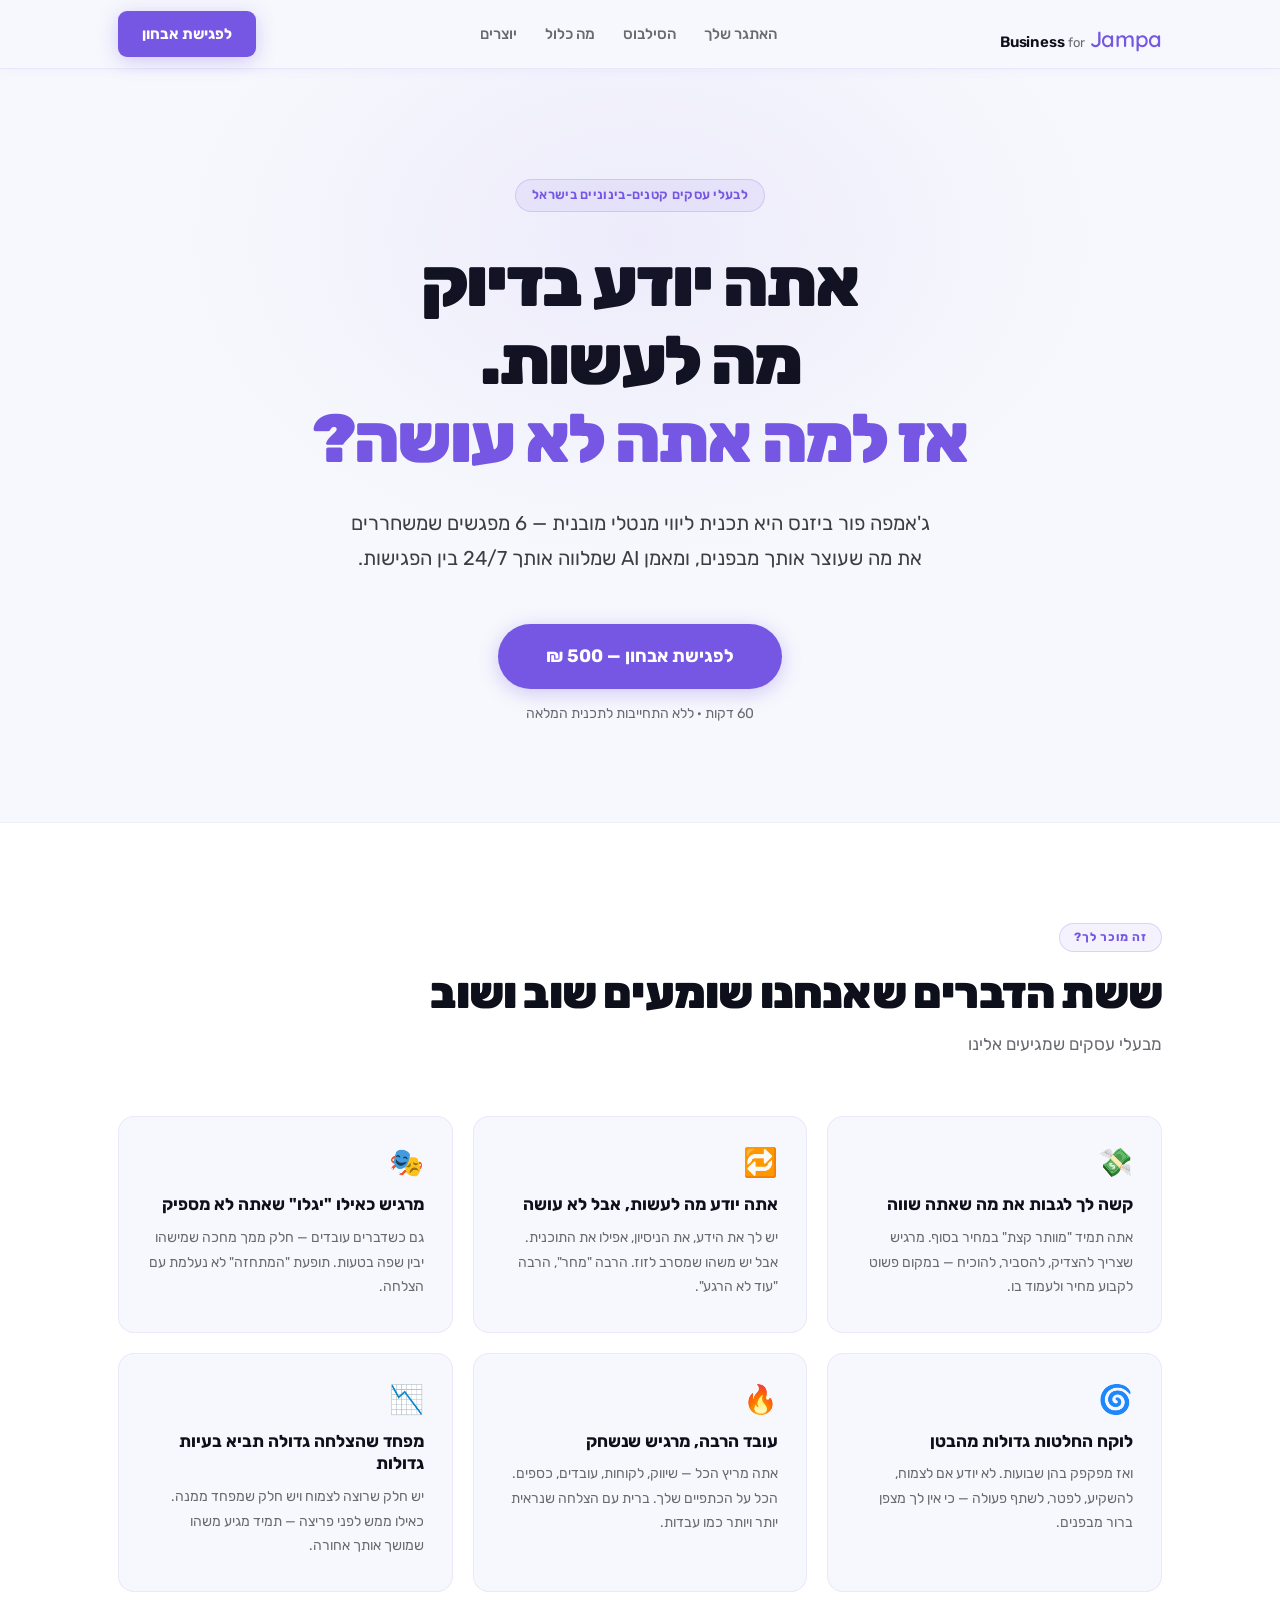
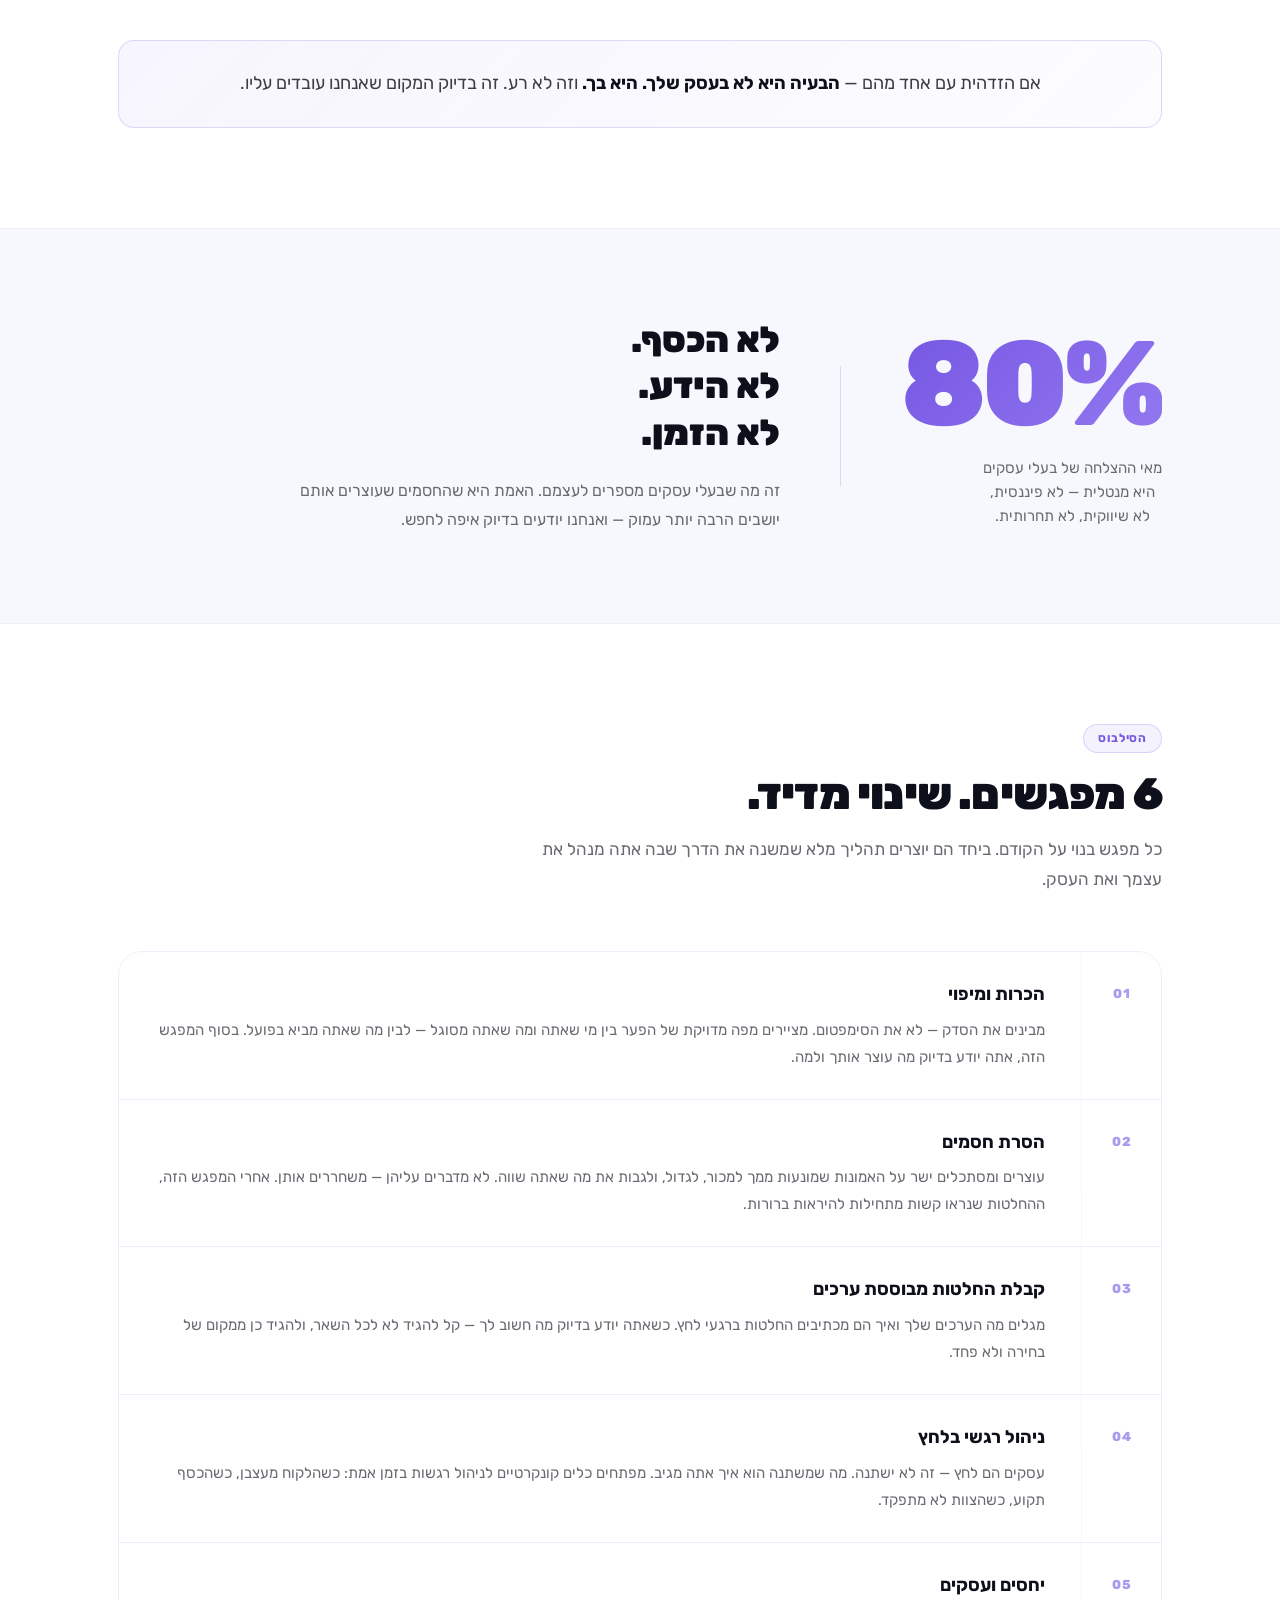
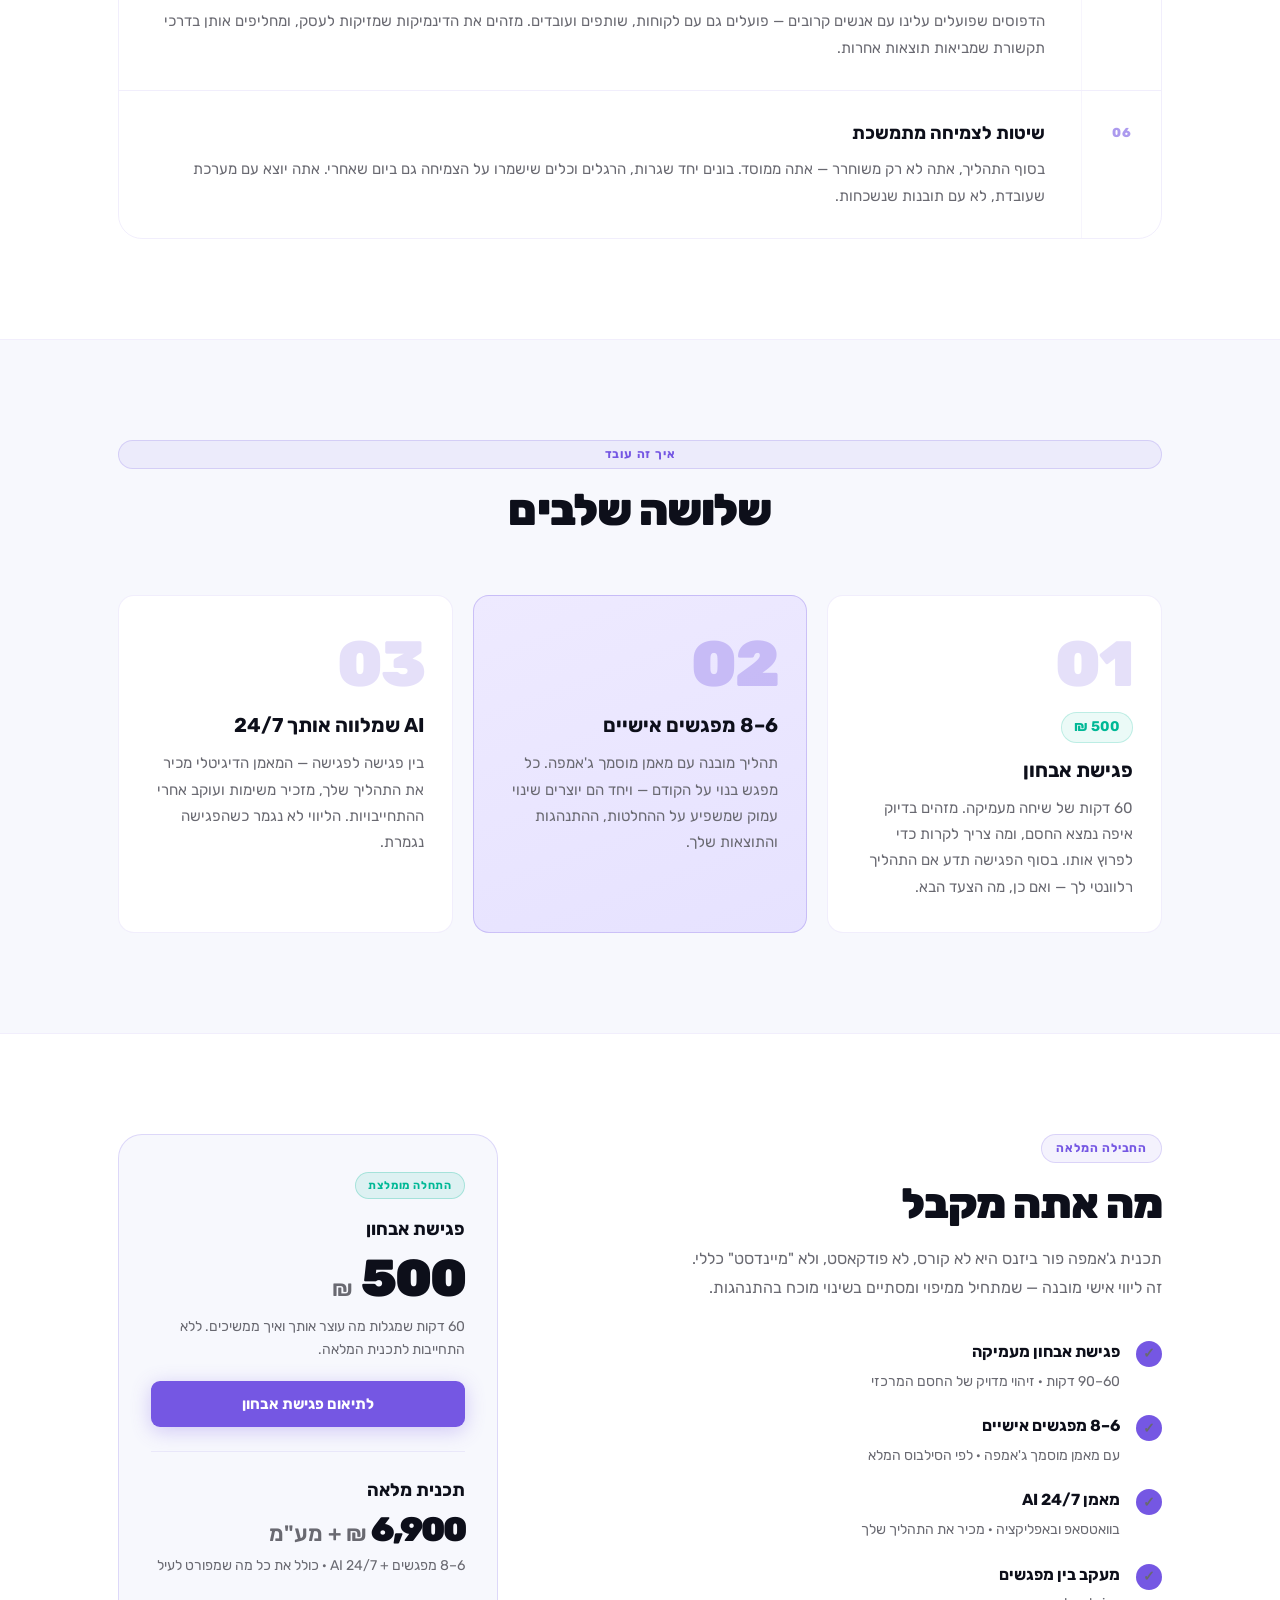
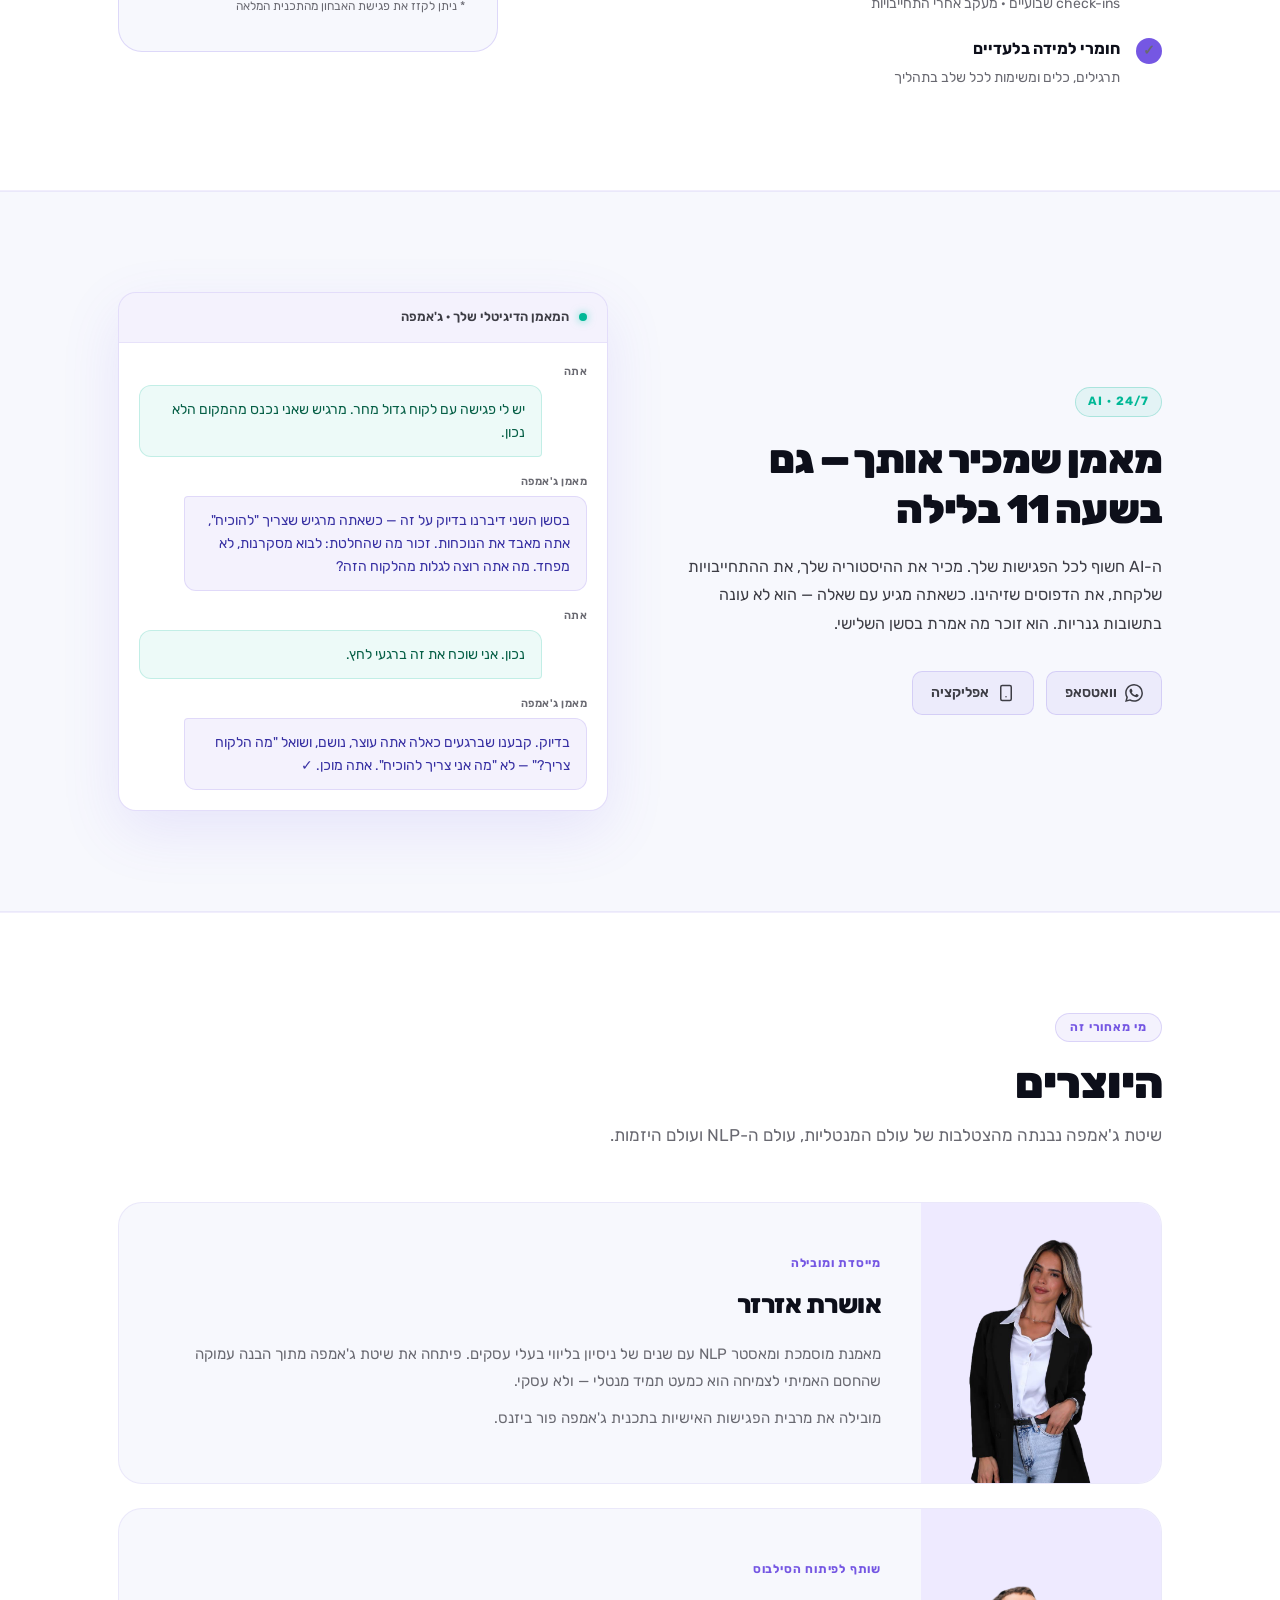
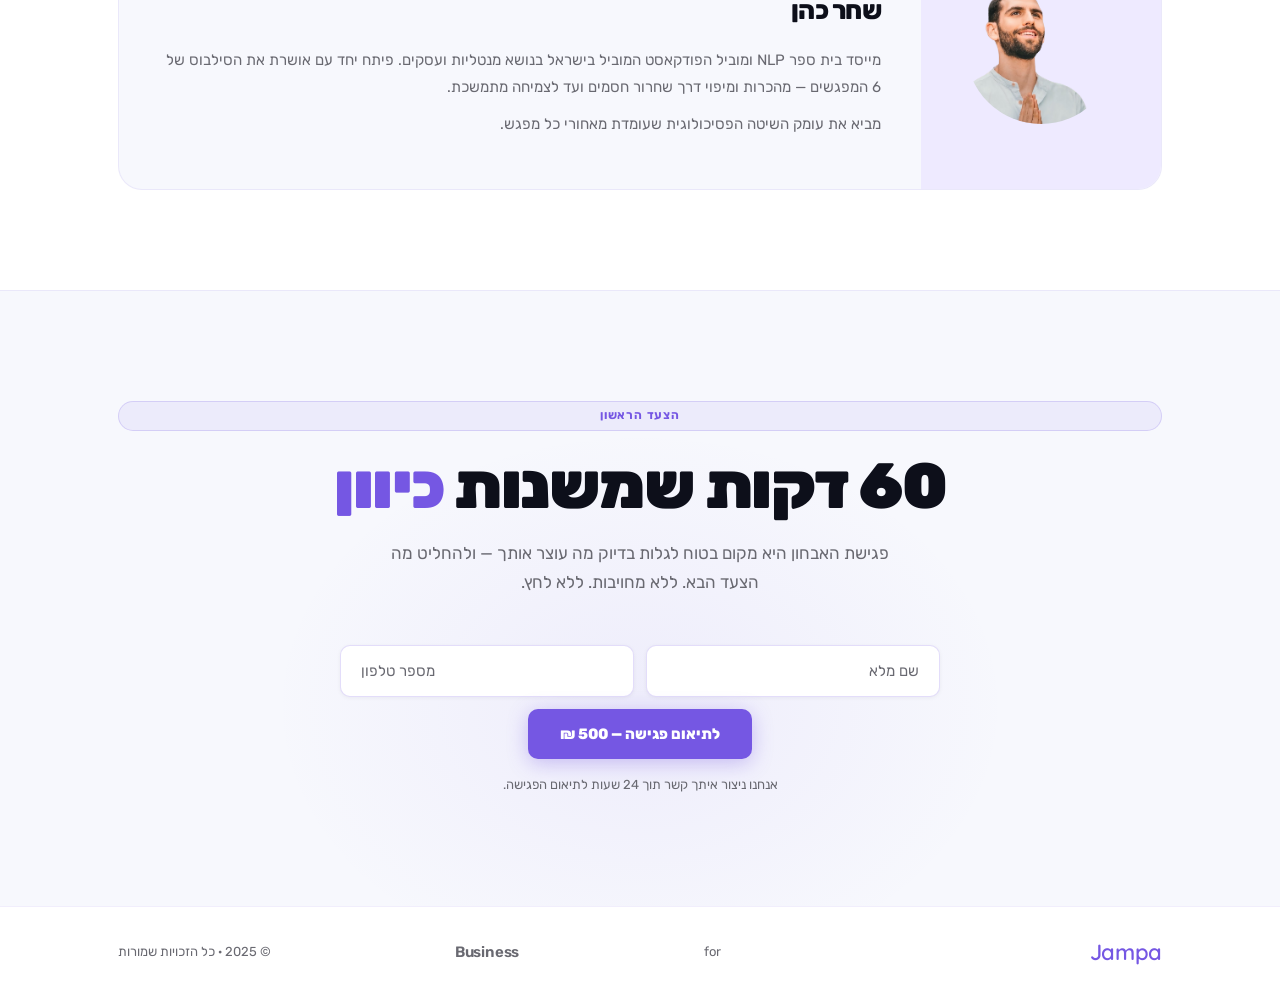
==== commit 2fe9bf4c: "Phase 2: Brand alignment & contact details - Replace 'מטופלים' with 'מלווים' in homepage stats - Add" ====
--- a/jampa-business/index.html
+++ b/jampa-business/index.html
@@ -353,7 +353,7 @@
     <div class="container">
       <span class="section-label">מי מאחורי זה</span>
       <h2 class="section-title">היוצרים</h2>
-      <p class="section-subtitle">שיטת ג'אמפה נבנתה מהצטלבות של עולם הטיפול, עולם ה-NLP ועולם היזמות.</p>
+      <p class="section-subtitle">שיטת ג'אמפה נבנתה מהצטלבות של עולם המנטליות, עולם ה-NLP ועולם היזמות.</p>
 
       <div class="creators-grid">
 
@@ -366,7 +366,7 @@
           <div class="creator-info">
             <div class="creator-role">מייסדת ומובילה</div>
             <h3>אושרת אזרזר</h3>
-            <p>מטפלת ומאמנת מוסמכת עם שנים של ניסיון בעבודה עם בעלי עסקים. פיתחה את שיטת ג'אמפה מתוך הבנה עמוקה שהחסם האמיתי לצמיחה הוא כמעט תמיד מנטלי — ולא עסקי.</p>
+            <p>מאמנת מוסמכת ומאסטר NLP עם שנים של ניסיון בליווי בעלי עסקים. פיתחה את שיטת ג'אמפה מתוך הבנה עמוקה שהחסם האמיתי לצמיחה הוא כמעט תמיד מנטלי — ולא עסקי.</p>
             <p>מובילה את מרבית הפגישות האישיות בתכנית ג'אמפה פור ביזנס.</p>
           </div>
         </div>
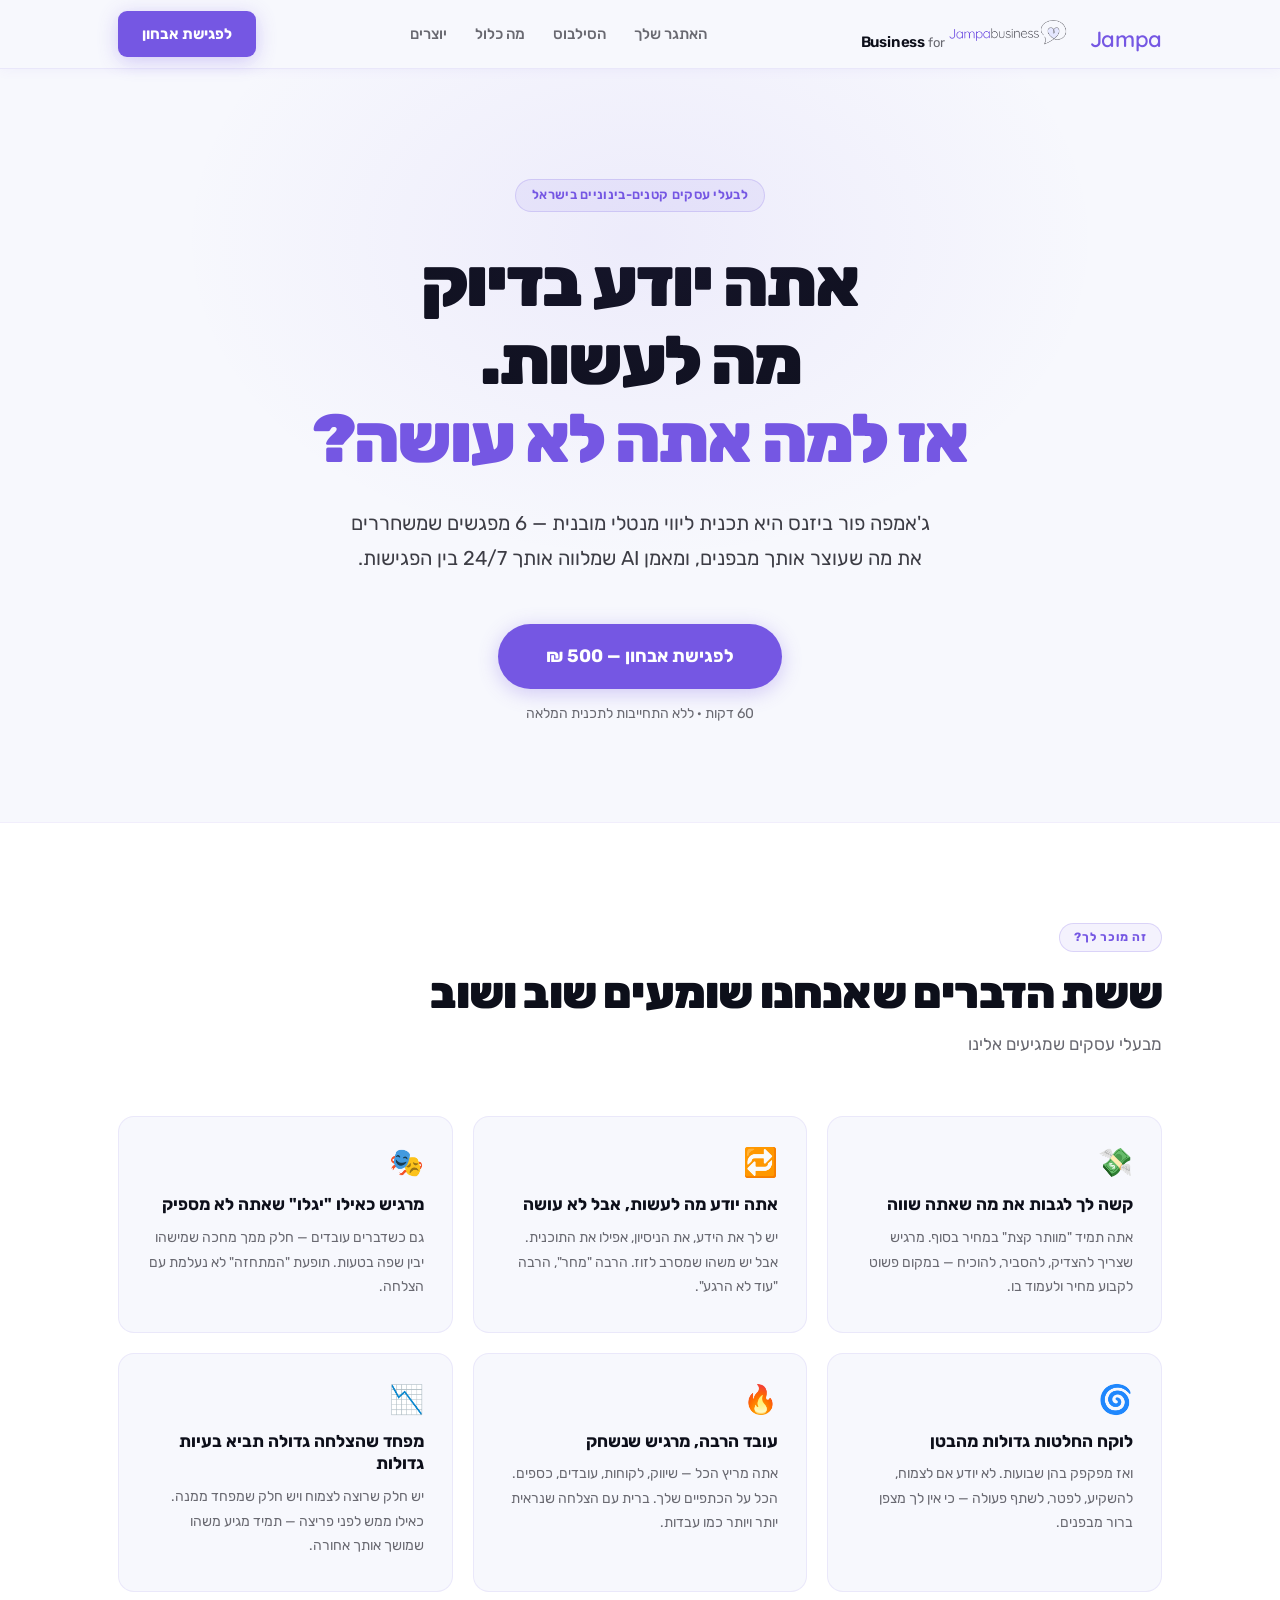
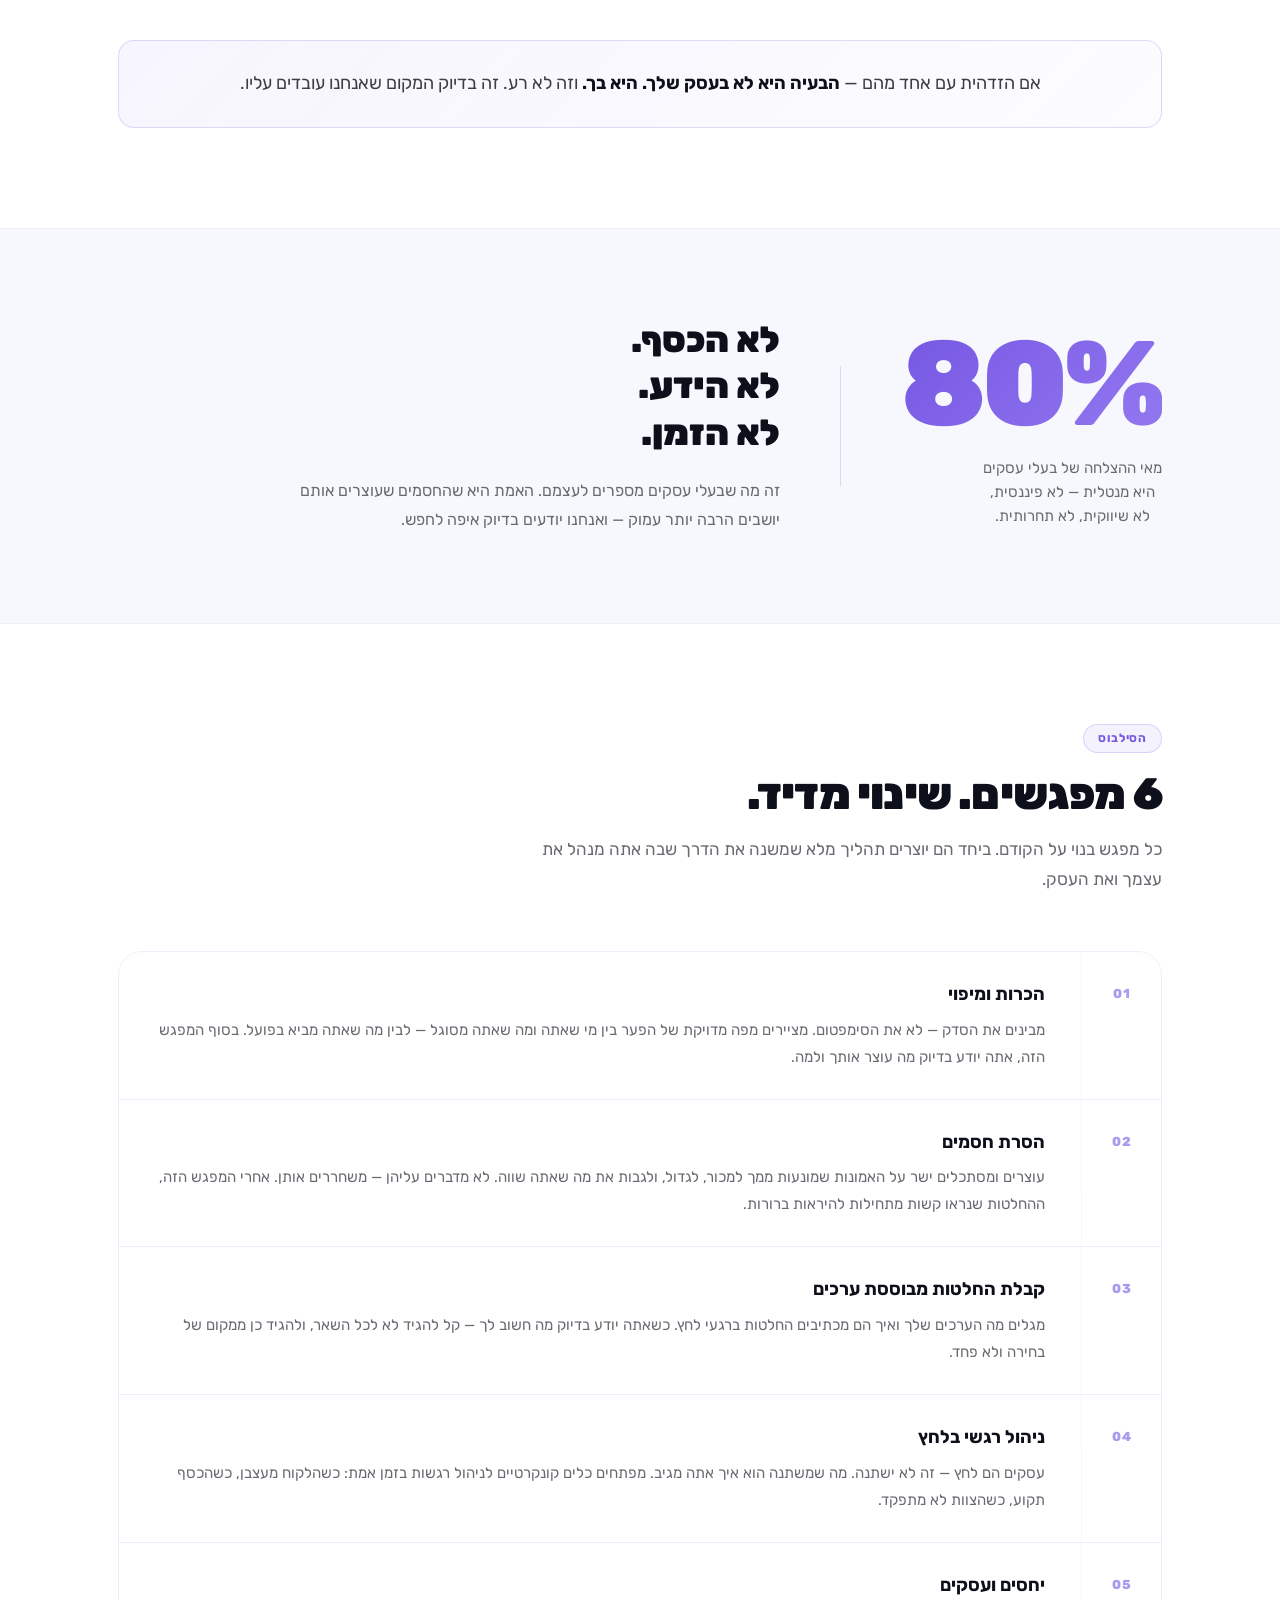
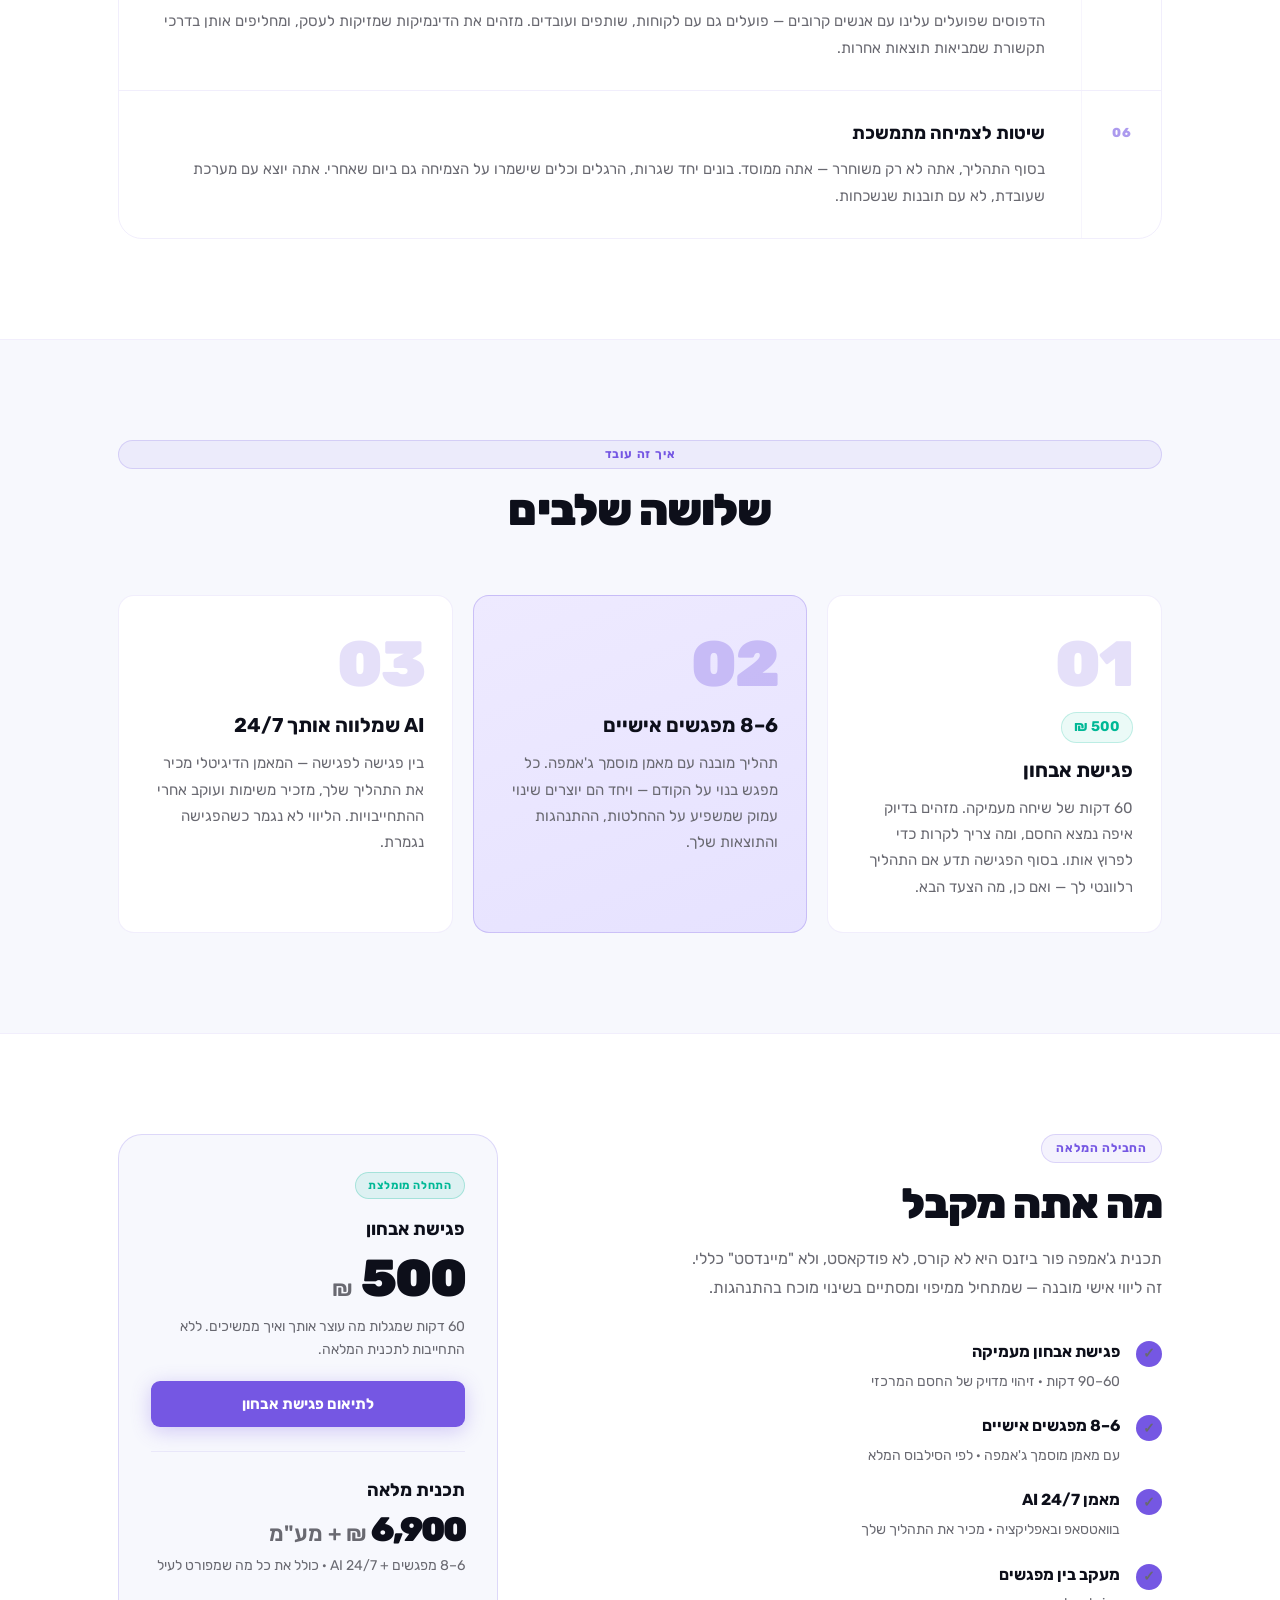
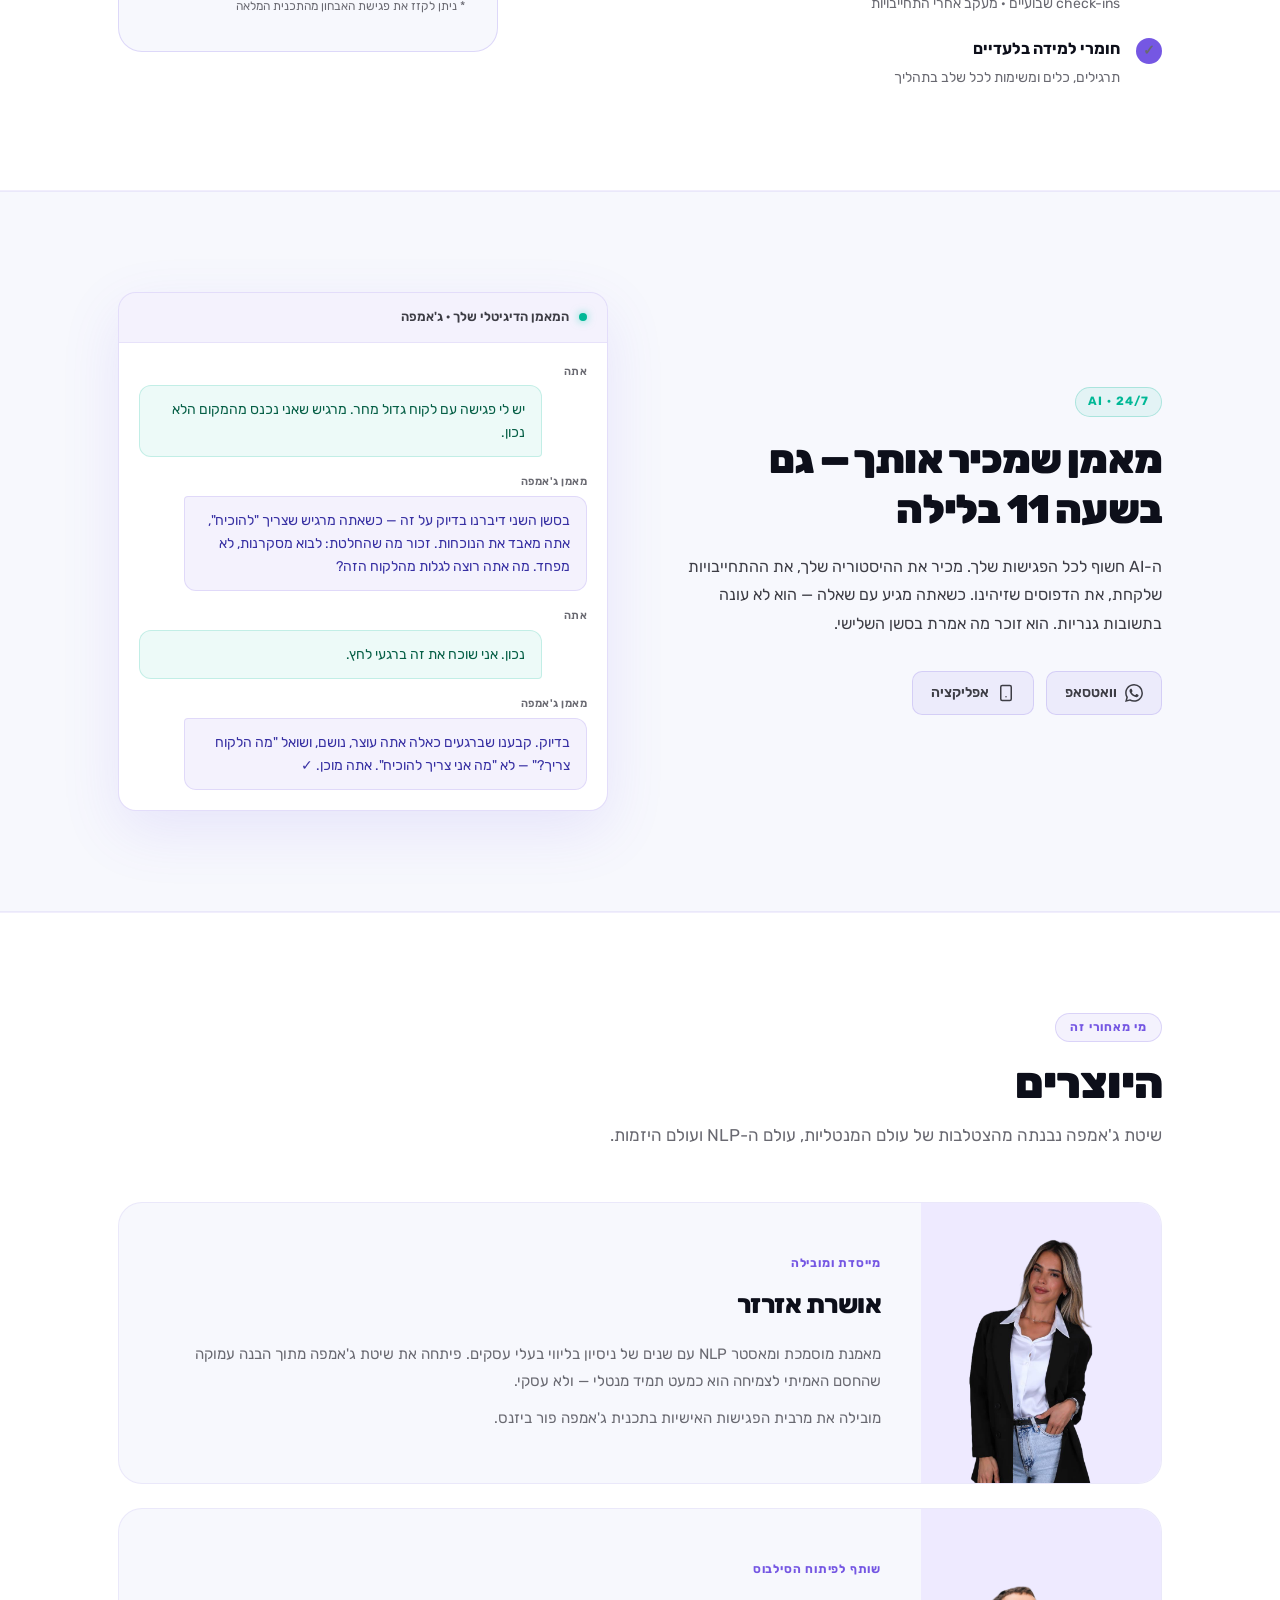
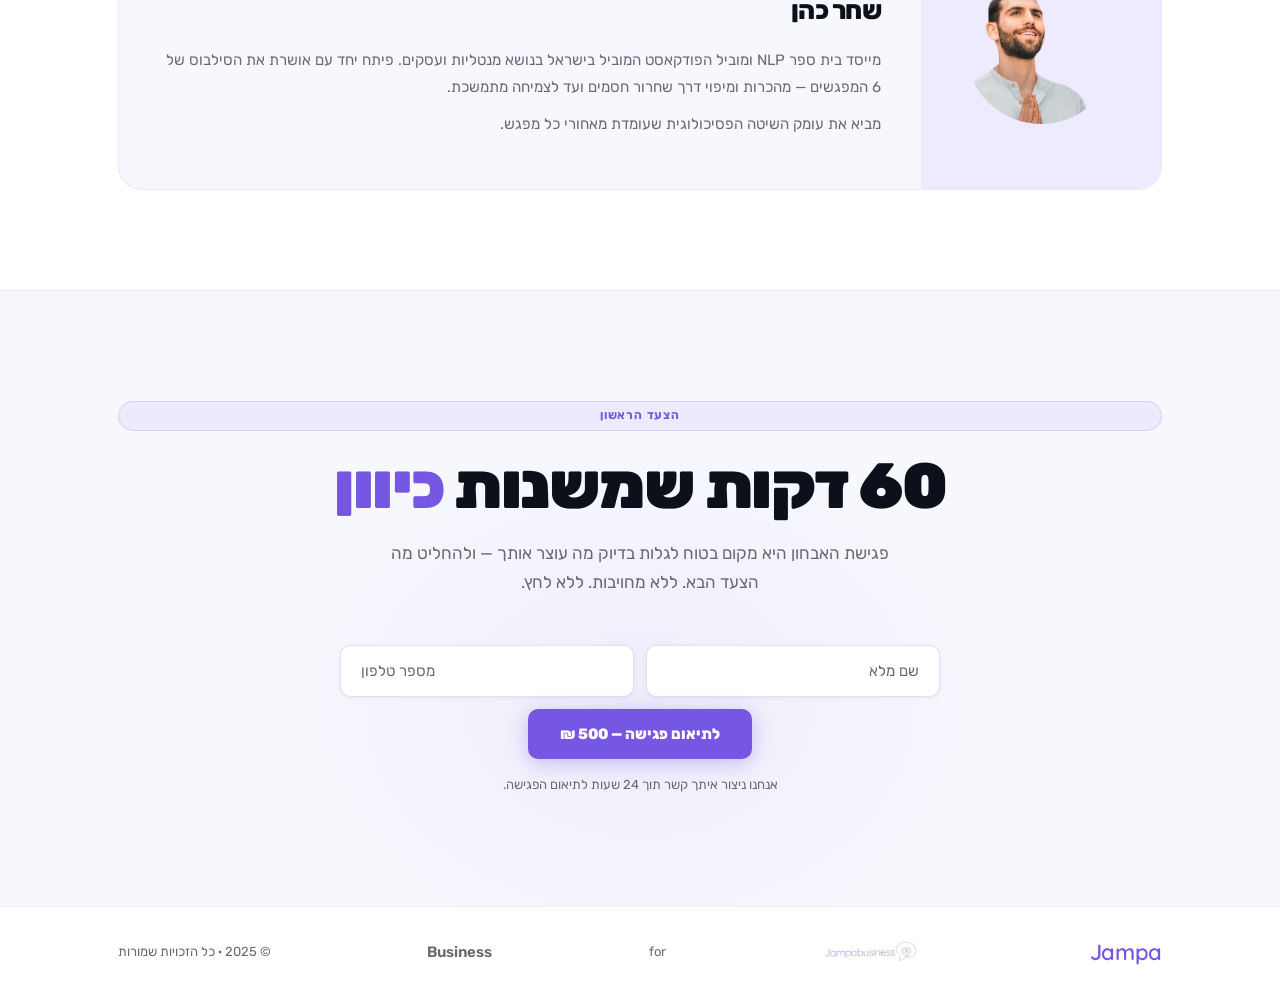
==== commit 564045be: "Fix: relative paths + real Jampa logo - Replace all Figma asset URLs with local /assets/businessLogo" ====
--- a/jampa-business/index.html
+++ b/jampa-business/index.html
@@ -3,7 +3,60 @@
 <head>
   <meta charset="UTF-8">
   <meta name="viewport" content="width=device-width, initial-scale=1.0">
-  <title>ג'אמפה פור ביזנס — ליווי מנטלי לבעלי עסקים</title>
+  <title>ג'אמפה ביזנס · ליווי מנטלי לבעלי עסקים | אושרת אזרזר</title>
+  <meta name="description" content="תכנית ליווי מנטלי מובנית של 6–8 מפגשים לבעלי עסקים. שיטה מוכחת שמשחררת את החסמים המנטליים שעוצרים את העסק שלך לצמוח. כולל מאמן AI 24/7. בהובלת אושרת אזרזר.">
+  <link rel="canonical" href="https://osher-at.com/jampa-business/">
+
+  <!-- Open Graph -->
+  <meta property="og:type" content="website">
+  <meta property="og:title" content="ג'אמפה ביזנס · ליווי מנטלי לבעלי עסקים">
+  <meta property="og:description" content="6–8 מפגשים שמשחררים את החסמים המנטליים שעוצרים את העסק שלך לצמוח. בהובלת אושרת אזרזר.">
+  <meta property="og:image" content="https://osher-at.com/assets/og-jampa-business.jpg">
+  <meta property="og:url" content="https://osher-at.com/jampa-business/">
+  <meta property="og:locale" content="he_IL">
+
+  <!-- Twitter -->
+  <meta name="twitter:card" content="summary_large_image">
+  <meta name="twitter:title" content="ג'אמפה ביזנס · ליווי מנטלי לבעלי עסקים">
+  <meta name="twitter:description" content="6–8 מפגשים שמשנים את הדרך שאתה מנהל את העסק שלך">
+  <meta name="twitter:image" content="https://osher-at.com/assets/og-jampa-business.jpg">
+
+  <!-- Favicon -->
+  <link rel="icon" type="image/x-icon" href="../assets/favicon.ico">
+  <link rel="icon" type="image/png" sizes="192x192" href="../assets/favicon-192.png">
+  <link rel="icon" type="image/png" sizes="512x512" href="../assets/favicon-512.png">
+  <link rel="apple-touch-icon" sizes="180x180" href="../assets/apple-touch-icon.png">
+
+  <!-- Schema.org -->
+  <script type="application/ld+json">
+  {
+    "@context": "https://schema.org",
+    "@type": "Service",
+    "name": "ג'אמפה ביזנס by אושרת",
+    "description": "תכנית ליווי מנטלי מובנית של 6–8 מפגשים לבעלי עסקים",
+    "provider": {
+      "@type": "Person",
+      "name": "אושרת אזרזר",
+      "url": "https://osher-at.com"
+    },
+    "areaServed": "IL",
+    "offers": [
+      {
+        "@type": "Offer",
+        "name": "פגישת אבחון",
+        "price": "500",
+        "priceCurrency": "ILS"
+      },
+      {
+        "@type": "Offer",
+        "name": "תכנית מלאה",
+        "price": "6900",
+        "priceCurrency": "ILS"
+      }
+    ]
+  }
+  </script>
+
   <link href="https://fonts.googleapis.com/css2?family=Rubik:wght@300;400;500;600;700;800;900&family=Quicksand:wght@500;600;700&display=swap" rel="stylesheet">
   <link rel="stylesheet" href="style.css">
 </head>
@@ -17,7 +70,7 @@
       <div class="header-inner">
         <a href="#top" class="logo">
           <span class="logo-jampa">Jampa</span>
-          <img class="logo-icon" src="https://www.figma.com/api/mcp/asset/cc0c0e17-916c-43cf-83fc-dc9035c4dd78" alt="" aria-hidden="true" />
+          <img class="logo-icon" src="../assets/businessLogo.png" alt="" aria-hidden="true" />
           <span class="logo-for"> for </span><span class="logo-biz">Business</span>
         </a>
         <nav class="nav">
@@ -416,7 +469,7 @@
     <div class="container">
       <div class="footer-inner">
         <span class="logo-jampa">Jampa</span>
-          <img class="logo-icon" src="https://www.figma.com/api/mcp/asset/cc0c0e17-916c-43cf-83fc-dc9035c4dd78" alt="" aria-hidden="true" style="height:22px;width:auto;opacity:0.6;" />
+          <img class="logo-icon" src="../assets/businessLogo.png" alt="" aria-hidden="true" style="height:22px;width:auto;opacity:0.6;" />
           <span class="logo-for"> for </span><span class="logo-biz" style="color:#696971">Business</span>
         <p>© 2025 · כל הזכויות שמורות</p>
       </div>
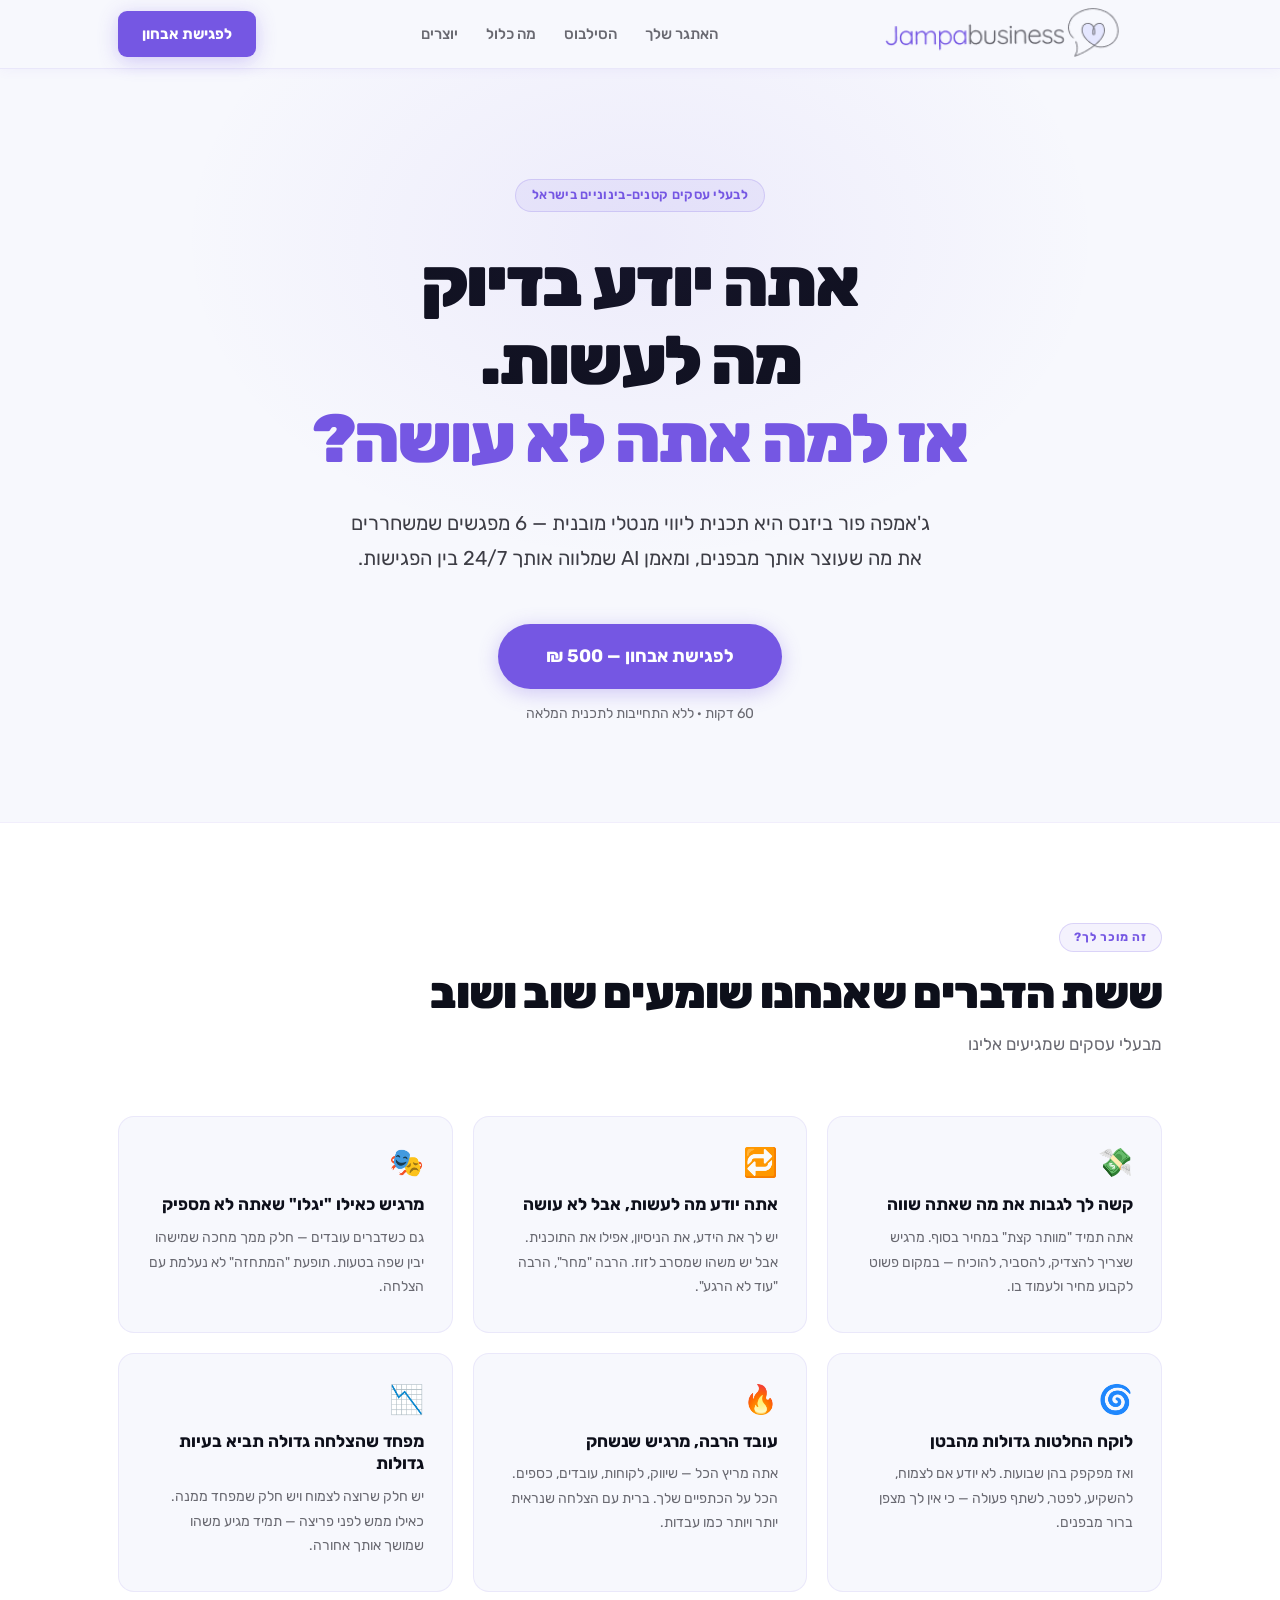
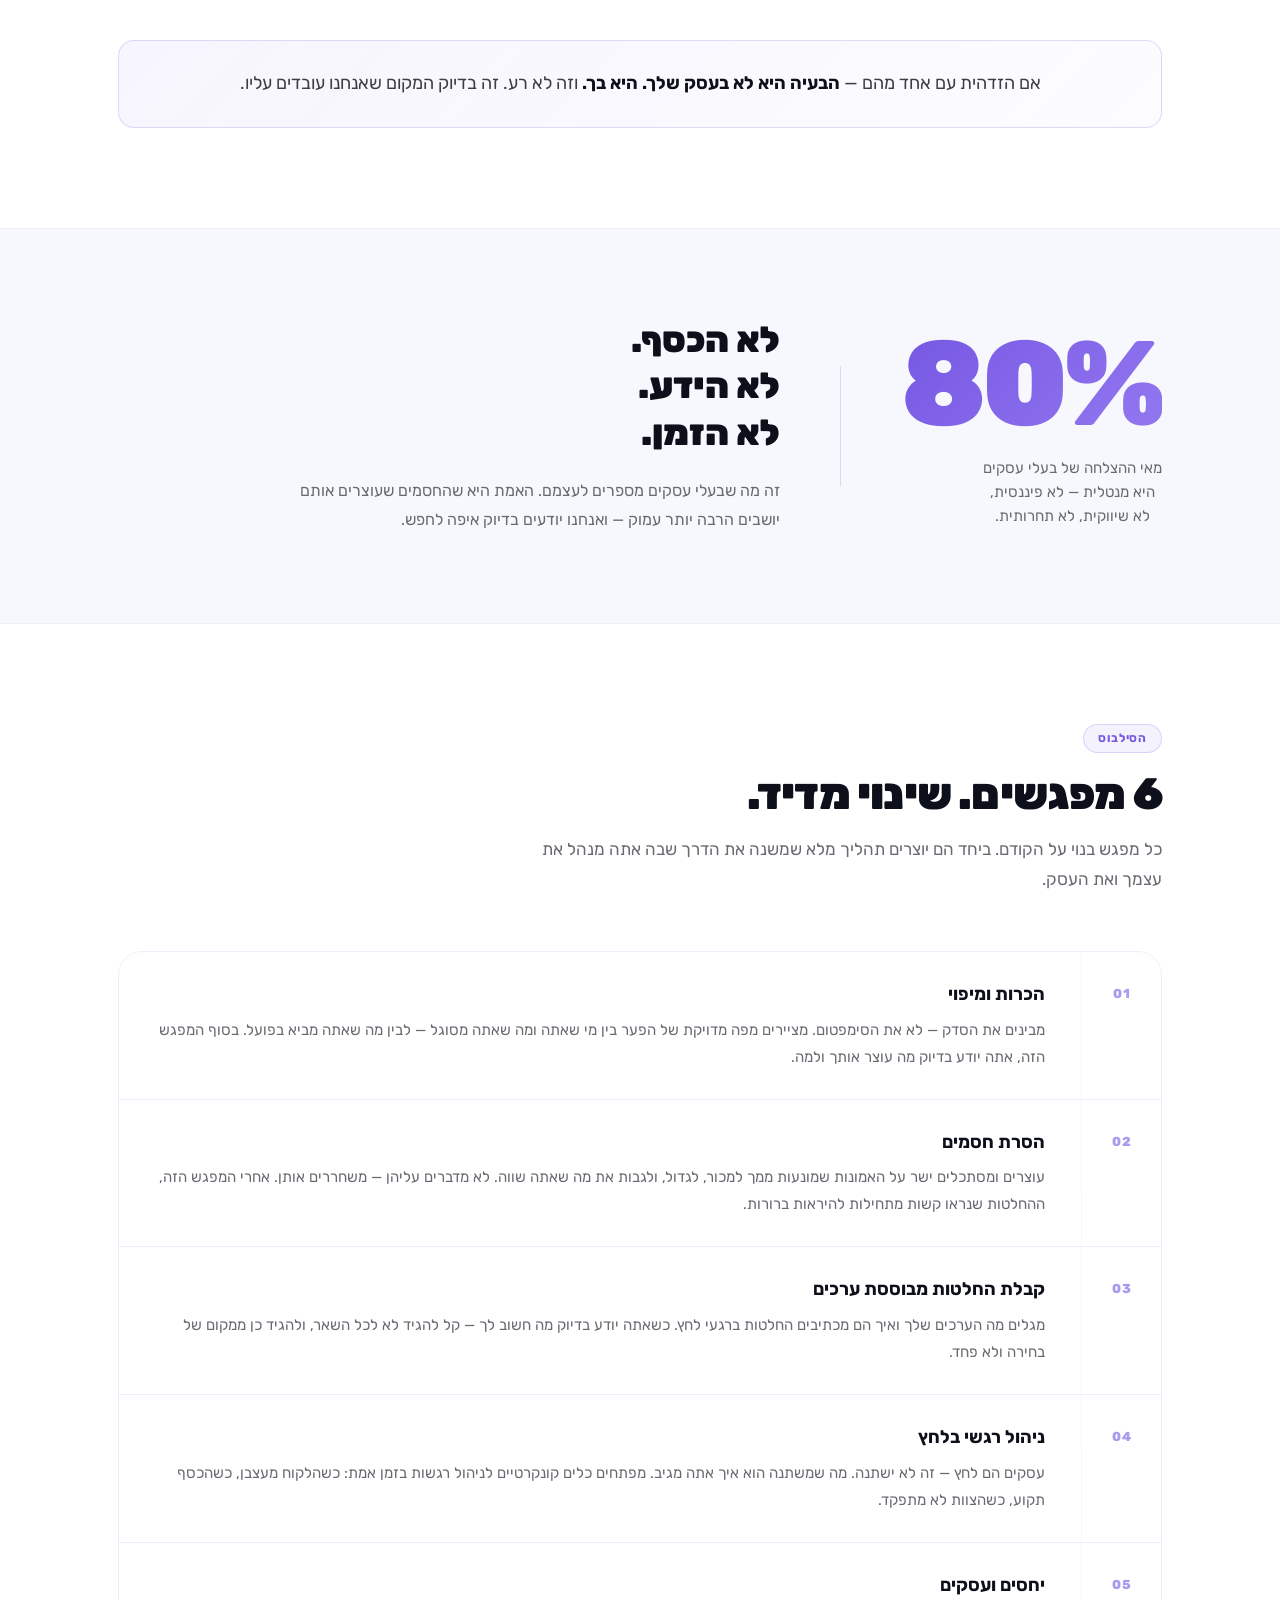
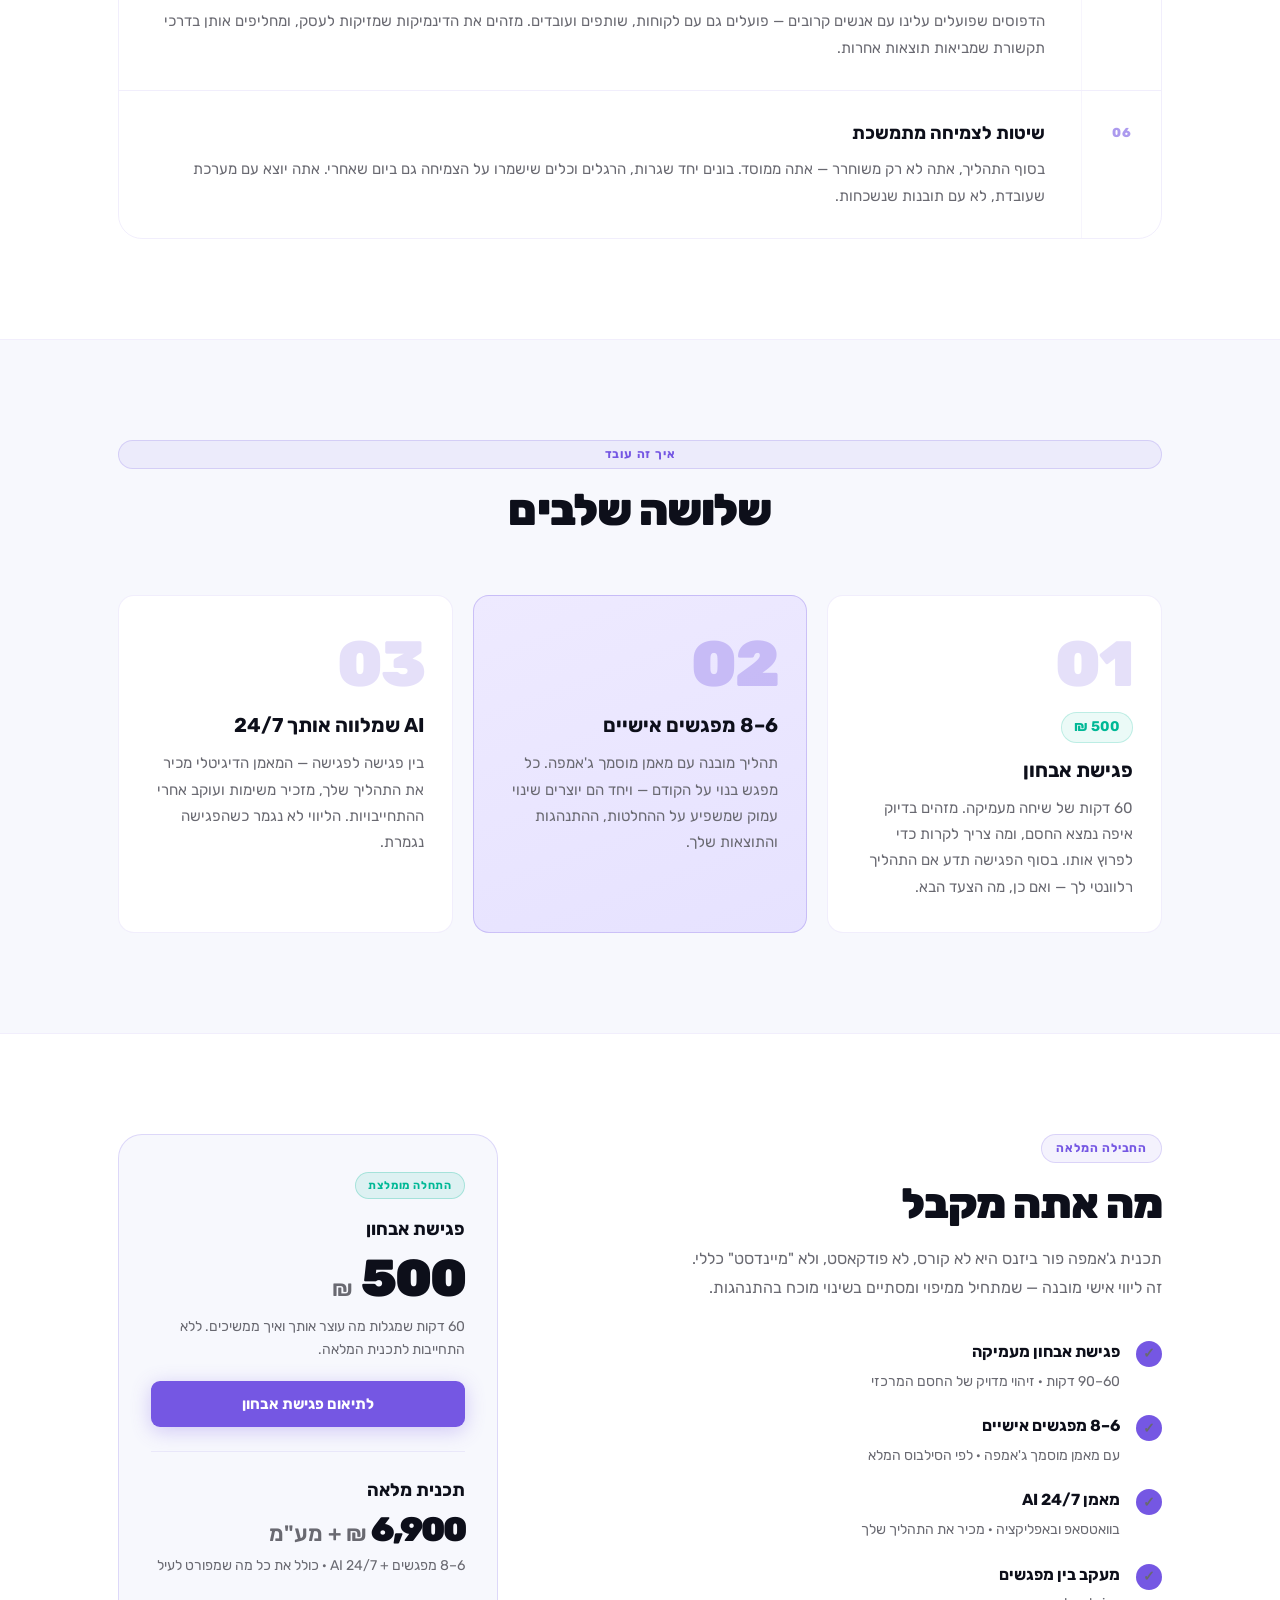
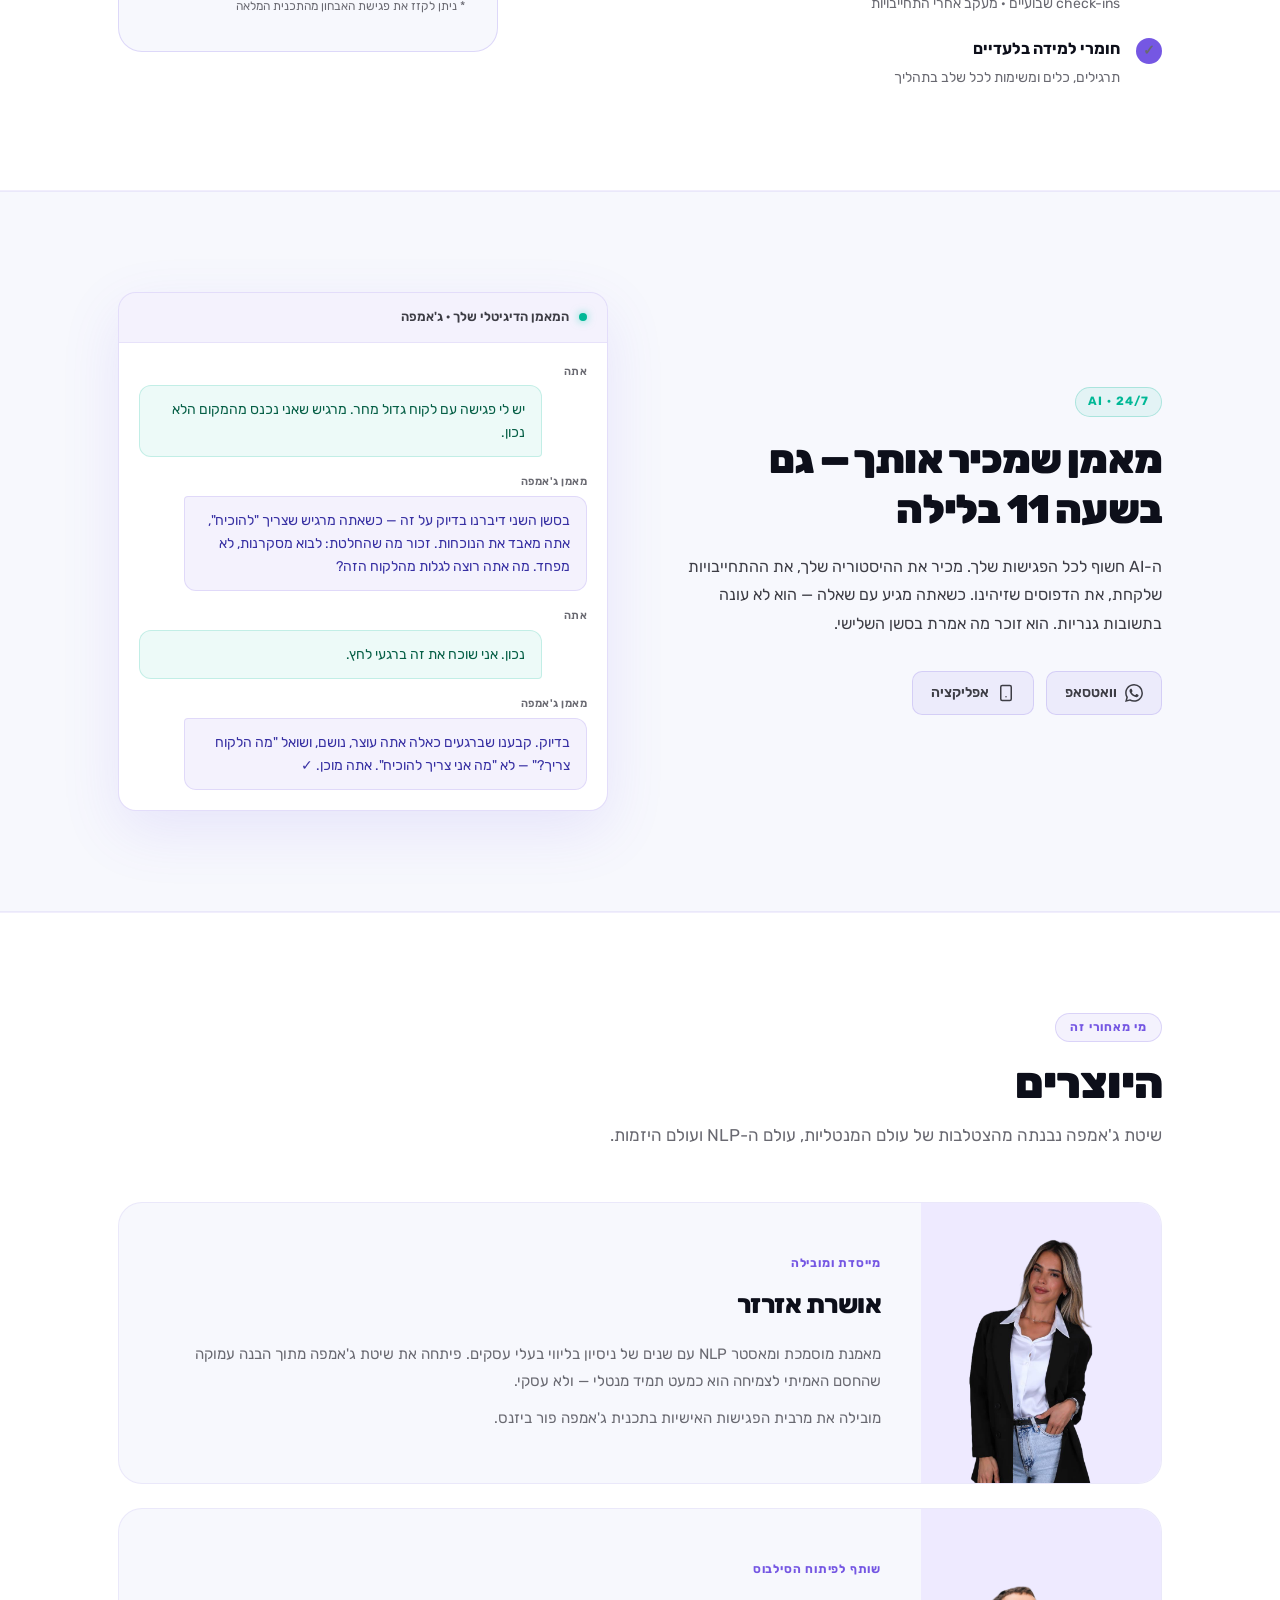
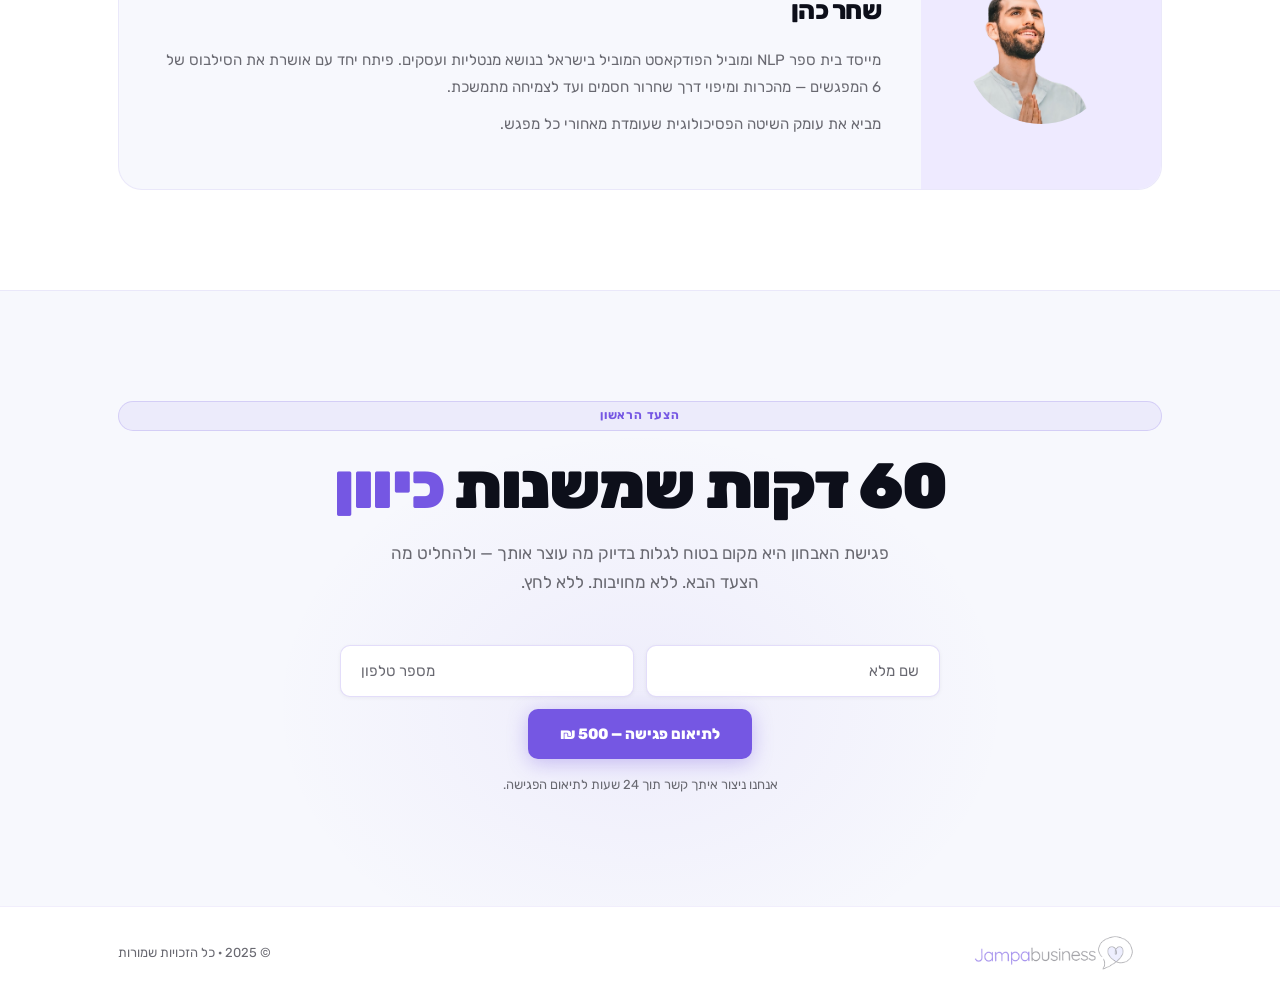
==== commit fd0cc5ff: "Simplify Jampa Business header: logo only, larger size - Remove 'Jampa for Business' wordmark from h" ====
--- a/jampa-business/index.html
+++ b/jampa-business/index.html
@@ -69,9 +69,7 @@
     <div class="container">
       <div class="header-inner">
         <a href="#top" class="logo">
-          <span class="logo-jampa">Jampa</span>
-          <img class="logo-icon" src="../assets/businessLogo.png" alt="" aria-hidden="true" />
-          <span class="logo-for"> for </span><span class="logo-biz">Business</span>
+          <img class="logo-icon" src="../assets/businessLogo.png" alt="Jampa Business" />
         </a>
         <nav class="nav">
           <a href="#pain">האתגר שלך</a>
@@ -468,9 +466,7 @@
   <footer class="footer">
     <div class="container">
       <div class="footer-inner">
-        <span class="logo-jampa">Jampa</span>
-          <img class="logo-icon" src="../assets/businessLogo.png" alt="" aria-hidden="true" style="height:22px;width:auto;opacity:0.6;" />
-          <span class="logo-for"> for </span><span class="logo-biz" style="color:#696971">Business</span>
+        <img class="footer-logo" src="../assets/businessLogo.png" alt="Jampa Business" />
         <p>© 2025 · כל הזכויות שמורות</p>
       </div>
     </div>
--- a/jampa-business/style.css
+++ b/jampa-business/style.css
@@ -135,24 +135,25 @@
 
 .logo {
   display: flex;
-  align-items: baseline;
-  gap: 2px;
+  align-items: center;
   text-decoration: none;
   flex-shrink: 0;
   line-height: 1;
 }
-.logo-jampa {
-  font-family: 'Quicksand', sans-serif;
-  font-size: 22px;
-  font-weight: 600;
-  letter-spacing: -0.3px;
-  color: var(--purple);
-}
 .logo-icon {
-  height: 28px;
+  height: 56px;
   width: auto;
   display: block;
   flex-shrink: 0;
+  transition: opacity 0.2s;
+}
+.logo:hover .logo-icon {
+  opacity: 0.85;
+}
+.footer-logo {
+  height: 38px;
+  width: auto;
+  opacity: 0.65;
 }
 .logo-for {
   font-size: 13px;
